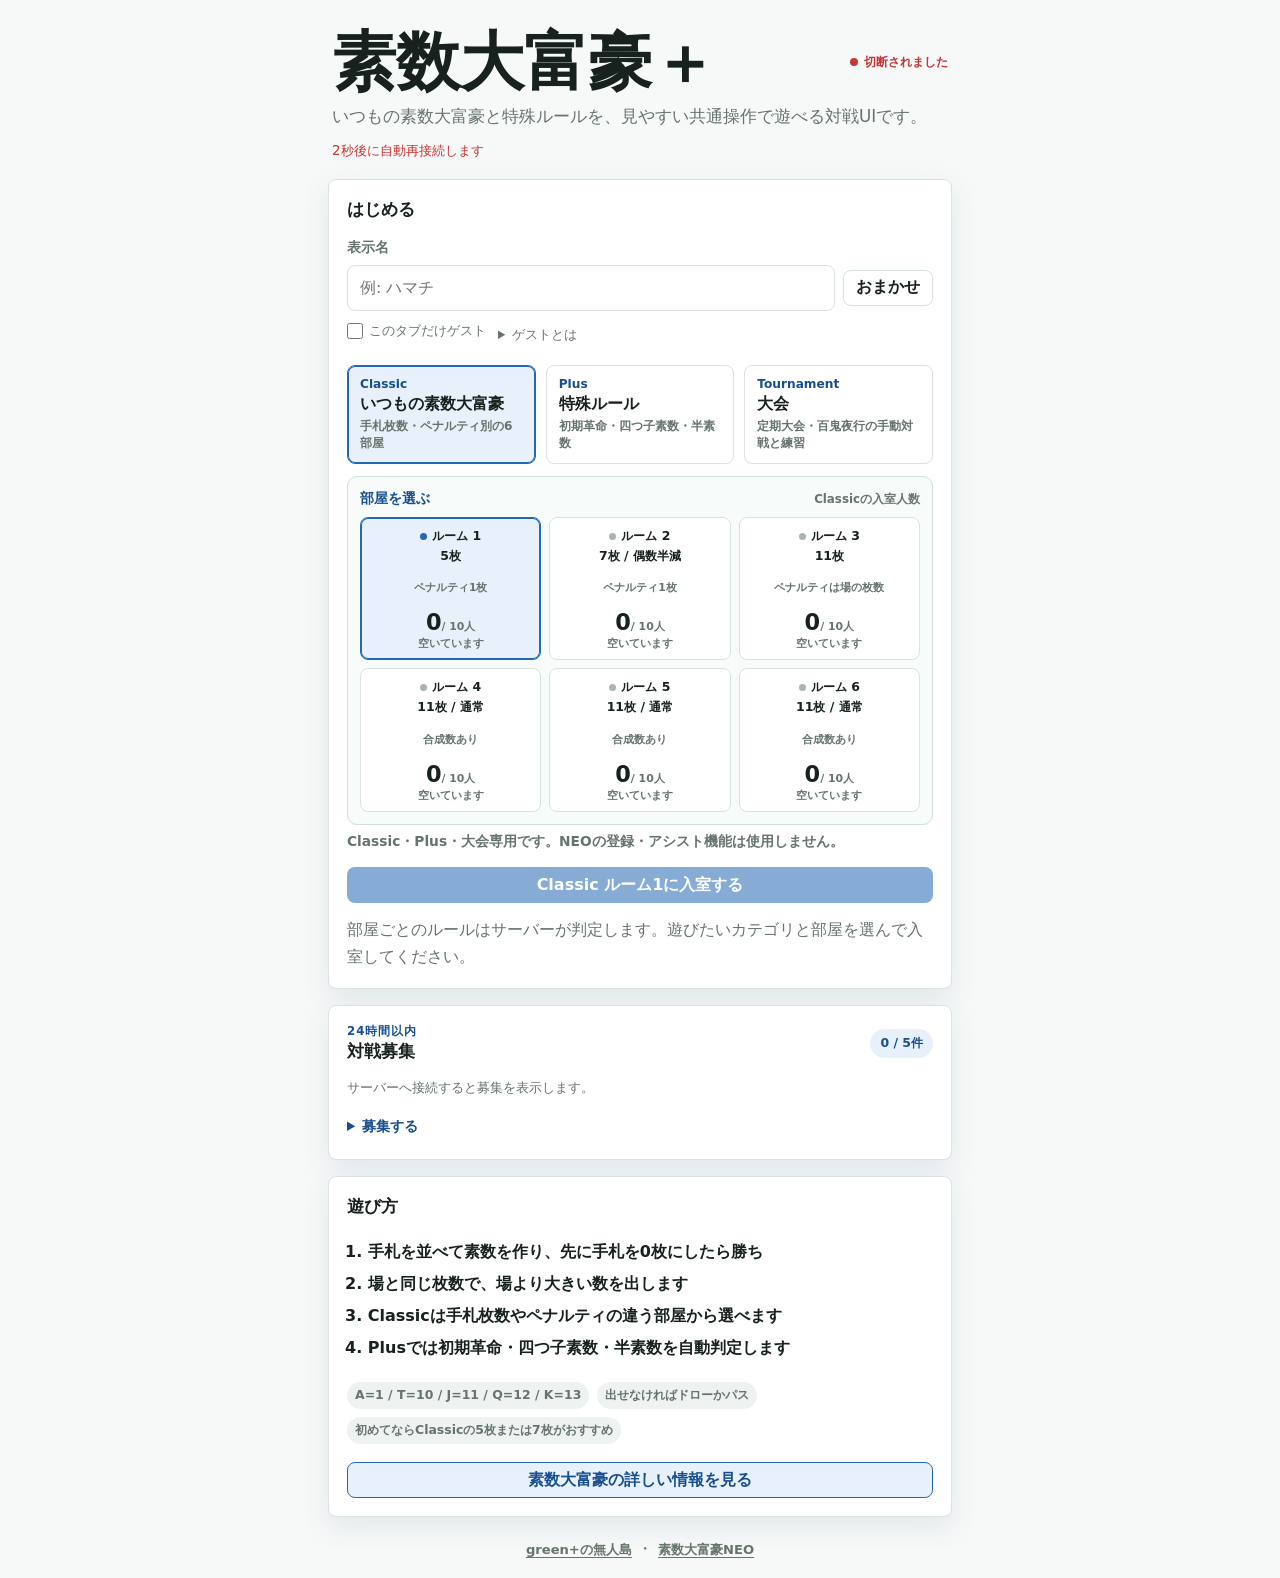
==== index.html @ d9f3c557 "v3.3.8 百鬼夜行ルール追加" ====
<!doctype html>
<html lang="ja">
  <head>
    <meta charset="UTF-8" />
    <meta name="viewport" content="width=device-width, initial-scale=1" />
    <title>素数大富豪＋</title>
    <link rel="stylesheet" href="./client-common/styles.css?v=shared-c55df7bfa82a" />
    <link rel="stylesheet" href="./theme.css?v=hyakki-20261006-1" />
  </head>
  <body>
    <main class="app-shell">
      <section id="topBand" class="top-band">
        <div class="title-row">
          <h1>素数大富豪＋</h1>
          <div id="connectionStatus" class="connection-status" role="status">
            <span id="connectionDot" class="dot"></span>
            <strong id="connectionLabel">接続準備中</strong>
          </div>
        </div>
        <p class="lead">
            いつもの素数大富豪と特殊ルールを、見やすい共通操作で遊べる対戦UIです。
          </p>
        <p id="serverLabel" class="connection-detail hidden"></p>
      </section>

      <section id="setupPanel" class="setup-grid">
        <div class="panel intro-panel">
          <h2>はじめる</h2>
          <label class="field-label" for="nameInput">表示名</label>
          <div class="name-row">
            <input id="nameInput" maxlength="24" autocomplete="nickname" placeholder="例: マグロ" />
            <button id="randomNameBtn" class="ghost-button" type="button">おまかせ</button>
          </div>
          <div class="identity-options">
            <label class="guest-mode-option" for="guestModeToggle">
              <input id="guestModeToggle" type="checkbox" />
              <span>このタブだけゲスト</span>
            </label>
            <details class="identity-help secondary-details">
              <summary>ゲストとは</summary>
              <p id="identityModeNote" class="microcopy">保存済みの名前と大会参加情報を使います。</p>
            </details>
          </div>
          <div class="room-group-choice" role="group" aria-label="ルールカテゴリ選択">
            <button id="roomGroupPrimaryBtn" class="room-group-choice-card active" type="button" aria-pressed="true">
              <span>Classic</span>
              <strong>いつもの素数大富豪</strong>
              <small>手札枚数・ペナルティ別の6部屋</small>
            </button>
            <button id="roomGroupSecondaryBtn" class="room-group-choice-card" type="button" aria-pressed="false">
              <span>Plus</span>
              <strong>特殊ルール</strong>
              <small>初期革命・四つ子素数・半素数</small>
            </button>
            <button id="roomGroupTertiaryBtn" class="room-group-choice-card" type="button" aria-pressed="false">
              <span>Tournament</span>
              <strong>大会</strong>
              <small>定期大会・百鬼夜行の手動対戦と練習</small>
              <span id="tournamentTabNotice" class="tournament-tab-notice hidden" aria-live="polite"></span>
            </button>
          </div>
          <div class="room-picker">
            <div class="room-picker-heading">
              <strong>部屋を選ぶ</strong>
              <small id="roomPickerHint">Classicの入室人数</small>
            </div>
            <div id="roomList" class="room-list" role="radiogroup" aria-label="Classicの部屋選択"></div>
          </div>
          <a class="campaign-inline-link" data-feature="campaign" href="#">
            CPU勝利数キャンペーンの詳細・ランキングを見る →
          </a>
          <p class="neo-note">Classic・Plus・大会専用です。NEOの登録・アシスト機能は使用しません。</p>
          <div class="action-stack">
            <button id="practiceBtn" class="primary-button" type="button" disabled>入室する</button>
          </div>
          <p class="microcopy">
            部屋ごとのルールはサーバーが判定します。遊びたいカテゴリと部屋を選んで入室してください。
          </p>
        </div>

        <div class="panel recruitment-panel" data-feature="recruitment">
          <div class="recruitment-heading">
            <div>
              <p class="eyebrow">24時間以内</p>
              <h2>対戦募集</h2>
            </div>
            <span id="recruitmentCount" class="recruitment-count">0 / 5件</span>
          </div>
          <div id="recruitmentList" class="recruitment-list" aria-live="polite">
            <p class="recruitment-empty">募集を読み込んでいます…</p>
          </div>
          <details class="recruitment-compose secondary-details">
            <summary>募集する</summary>
          <p class="recruitment-intro">
            集まりたい時間と希望ルールを掲示できます。集合時間になると自動で消えます。
          </p>
          <form id="recruitmentForm" class="recruitment-form">
            <label>
              <span>集合時間</span>
              <input id="recruitmentTime" type="datetime-local" required />
            </label>
            <label>
              <span>名前</span>
              <input id="recruitmentName" maxlength="24" autocomplete="nickname" required />
            </label>
            <label>
              <span>希望ルール</span>
              <select id="recruitmentRule" required>
                <option value="classic">Classic</option>
                <option value="five_penalty_one">5枚 / ペナルティ1枚</option>
                <option value="seven_even_half_penalty_one">7枚 / 偶数半減 / ペナルティ1枚</option>
                <option value="normal">通常</option>
                <option value="initial_revolution">初期革命</option>
                <option value="tetrad">四つ子素数</option>
                <option value="semiprime">半素数</option>
                <option value="either">どれでも</option>
              </select>
            </label>
            <button id="recruitmentSubmitBtn" class="primary-button" type="submit">募集を投稿</button>
          </form>
            <p class="recruitment-status">Plus掲示板は全体5件・1ユーザー1件まで。自分の投稿だけ削除できます。</p>
          </details>
          <p id="recruitmentStatus" class="recruitment-status hidden" aria-live="polite"></p>
        </div>

        <div class="panel guide-panel">
          <h2>遊び方</h2>
          <ol class="plain-steps">
            <li>手札を並べて素数を作り、先に手札を0枚にしたら勝ち</li>
            <li>場と同じ枚数で、場より大きい数を出します</li>
            <li>Classicは手札枚数やペナルティの違う部屋から選べます</li>
            <li>Plusでは初期革命・四つ子素数・半素数を自動判定します</li>
          </ol>
          <div class="mini-rules">
            <span>A=1 / T=10 / J=11 / Q=12 / K=13</span>
            <span>出せなければドローかパス</span>
            <span>初めてならClassicの5枚または7枚がおすすめ</span>
          </div>
          <a class="secondary-button help-button" href="https://greenplus.hatenablog.com/entry/2025/09/01/223300" target="_blank" rel="noopener">
            素数大富豪の詳しい情報を見る
          </a>
        </div>
      </section>

      <section id="roomPanel" class="room-layout hidden">
        <aside id="sideColumn" class="side-column">
          <div class="panel status-panel">
            <div class="room-title-row">
              <div>
                <p id="roomBadge" class="eyebrow">5枚 / ペナルティ1枚</p>
                <h2 id="roomHeading">Classicルーム 1</h2>
              </div>
              <div class="room-title-actions">
                <button
                  id="soundToggleBtn"
                  class="ghost-button compact icon-button sound-toggle"
                  type="button"
                  aria-label="効果音をオンにする"
                  aria-pressed="false"
                  title="効果音：オフ"
                >
                  <svg viewBox="0 0 24 24" aria-hidden="true">
                    <path d="M4 9h4l5-4v14l-5-4H4z"></path>
                    <path class="sound-wave" d="M16 9.5a4 4 0 0 1 0 5"></path>
                    <path class="sound-wave" d="M18.5 7a7.5 7.5 0 0 1 0 10"></path>
                    <path class="sound-slash" d="M3 3l18 18"></path>
                  </svg>
                </button>
                <button id="leaveBtn" class="ghost-button compact" type="button">退室</button>
              </div>
            </div>
            <label id="specialRuleControl" class="hidden">百鬼夜行ルール
              <select id="specialRuleSelect" aria-label="百鬼夜行ルール"></select>
              <small>最初の入室者が対戦前に選択できます。</small>
            </label>
            <details id="hyakkiRuleHelp" class="hidden"><summary>ルール説明</summary><p id="hyakkiRuleDescription"></p></details>
            <div id="nextHint" class="next-hint">まずはサンプル登録を読み込みます。</div>
            <dl class="status-list">
              <div>
                <dt>状態</dt>
                <dd id="playStatus">観戦中</dd>
              </div>
              <div>
                <dt>参加</dt>
                <dd id="playerList">読み込み中</dd>
              </div>
              <div>
                <dt>観戦</dt>
                <dd id="watcherList" class="watcher-list" tabindex="0" aria-label="観戦者一覧">なし</dd>
              </div>
            </dl>
            <div class="button-row">
              <button id="readyBtn" class="secondary-button" type="button">対戦に参加</button>
              <button id="addCpuBtn" class="ghost-button" type="button">CPU追加</button>
              <button id="startBtn" class="primary-button" type="button">開始</button>
            </div>
            <details id="turnOrderSettings" class="turn-order-settings" data-feature="turnAlternation">
              <summary>対戦設定</summary>
              <div class="turn-order-setting-row">
                <label class="turn-alternation-option" for="turnAlternationToggle">
                  <input id="turnAlternationToggle" type="checkbox" />
                  <span>
                    <strong>手番交互</strong>
                    <small>同じ2人なら、先手を1局ごとに交代します。</small>
                  </span>
                </label>
                <label class="turn-order-first-choice" for="turnAlternationFirstSelect">
                  <span>初回</span>
                  <select id="turnAlternationFirstSelect" class="full-select" disabled>
                    <option value="random">ランダム</option>
                    <option value="requester">自分が先手</option>
                    <option value="opponent">相手が先手</option>
                  </select>
                </label>
              </div>
              <p id="turnAlternationNote" class="microcopy">2人対戦で使えます。対人戦は初回だけ相手の承認が必要です。</p>
              <div id="turnAlternationSeriesPanel" class="turn-alternation-series-panel hidden">
                <span id="turnAlternationSeriesText"></span>
                <button id="endTurnAlternationSeriesBtn" class="ghost-button compact" type="button">交互対戦を終了</button>
              </div>
              <div id="startRequestPanel" class="start-request-panel hidden" role="status">
                <span id="startRequestText"></span>
                <button id="cancelStartRequestBtn" class="ghost-button compact" type="button">取り消す</button>
              </div>
            </details>
            <details id="tournamentDetails" class="turn-order-settings tournament-details hidden" data-feature="tournament">
              <summary>大会情報・参加・順位</summary>
          <div id="tournamentPanel" class="tournament-panel" data-feature="tournament">
            <div class="tournament-heading">
              <div>
                <p class="eyebrow">SYSTEM TOURNAMENT</p>
                <h2 id="tournamentTitle">定期大会</h2>
              </div>
              <span id="tournamentStatusBadge" class="tournament-status-badge">未開催</span>
            </div>
            <p id="tournamentSchedule" class="tournament-schedule">次回日程は未設定です。</p>
            <div class="tournament-rule-line">
              <span>ルール</span>
              <strong id="tournamentRuleSummary">未設定</strong>
            </div>
            <p id="tournamentMessage" class="tournament-message">
              大会ルームを選ぶと、参加登録と進行状況を確認できます。
            </p>
            <div class="button-row tournament-actions">
              <button id="tournamentRegisterBtn" class="primary-button" type="button">大会に参加登録</button>
              <button id="tournamentWithdrawBtn" class="ghost-button" type="button">参加取消</button>
            </div>
            <div class="tournament-league-wrap">
              <strong>リーグ表</strong>
              <div id="tournamentLeagueTable" class="tournament-league-table"></div>
            </div>
            <div class="tournament-standings-wrap">
              <strong>順位</strong>
              <ol id="tournamentStandings" class="tournament-standings"></ol>
            </div>
            <p id="tournamentTimingNote" class="microcopy">
              対戦呼び出しと切断復帰の猶予時間を読み込み中です。
            </p>
          </div>

            </details>
            <div id="tournamentAvailability" class="next-hint hidden" data-feature="tournament" role="status">
              <span id="tournamentAvailabilityText"></span>
              <div class="button-row">
                <button id="tournamentResumeBtn" class="secondary-button hidden" type="button">対戦受付を再開</button>
                <button id="tournamentRetireBtn" class="ghost-button compact" type="button">大会を棄権</button>
              </div>
            </div>
            <p id="roomConnectionStatus" class="connection-detail hidden" role="status"></p>
            <details class="reconnect-details secondary-details">
              <summary>切断・復帰について</summary>
              <p id="reconnectPolicyNote" class="microcopy">切断復帰猶予を読み込み中です。</p>
            </details>
            <div id="cpuChooser" class="cpu-chooser hidden">
              <div class="cpu-chooser-heading">
                <label for="cpuProfileSelect">対戦するCPU</label>
                <button id="cpuChooserCloseBtn" class="ghost-button compact" type="button">閉じる</button>
              </div>
              <select id="cpuProfileSelect" class="full-select"></select>
              <p id="cpuProfileDescription" class="cpu-profile-description"></p>
              <button id="confirmCpuBtn" class="secondary-button" type="button">このCPUを追加</button>
            </div>
          </div>

          <details id="registerPanel" class="panel register-panel" data-feature="registration">
            <summary>登録リスト</summary>
            <p class="register-help-copy">
              素数は空白・改行・カンマ区切り、合成数は
              <code>12=2*2*3</code> の形式で入力します。サンプルのままでも遊べます。
              <a class="text-link" href="https://greenplus.github.io/primeqk_online/" target="_blank" rel="noopener">登録方法を詳しく見る</a>
            </p>
            <p id="registerLimitNote" class="register-limit-note">初級は素数・合成数あわせて500件まで登録できます。</p>
            <select id="sampleSelect" class="full-select"></select>
            <textarea id="primeText" rows="6" spellcheck="false" placeholder="登録素数"></textarea>
            <textarea id="compositeText" rows="4" spellcheck="false" placeholder="登録合成数"></textarea>
            <div class="button-row">
              <button id="sampleBtn" class="ghost-button compact" type="button">サンプル読込</button>
              <button id="saveRegisterBtn" class="secondary-button" type="button">登録する</button>
              <span id="registerStatus" class="small-status">未登録</span>
            </div>
          </details>
        </aside>

        <div id="tournamentPairing" class="panel tournament-pairing hidden" data-feature="tournament" role="status"></div>
        <div id="tournamentStage" class="tournament-stage">
          <div id="tournamentStageControls" class="button-row hidden" data-feature="tournament">
            <button id="tournamentShowMatchesBtn" class="secondary-button" type="button">観戦一覧へ</button>
            <button id="tournamentShowFinishedBtn" class="ghost-button" type="button">自分の対戦結果へ</button>
          </div>
          <section id="tournamentFinishedPanel" class="hidden" data-feature="tournament">
            <p id="tournamentFinishedResult" class="next-hint" role="status"></p>
            <div id="tournamentFinishedBoard"></div>
          </section>
        <section id="tournamentSpectatorPanel" class="panel tournament-spectator-panel hidden" data-feature="tournament">
          <div class="tournament-spectator-heading">
            <div>
              <p class="eyebrow">LIVE MATCHES</p>
              <h2 id="tournamentSpectatorHeading">進行中の対戦</h2>
            </div>
            <span id="tournamentSpectatorStatus" class="tournament-status-badge">待機中</span>
          </div>
          <div id="tournamentSpectatorList">
          <p class="tournament-spectator-help">観戦する対戦を選んでください。手札の内容は公開されません。</p>
          <div id="tournamentMatchCards" class="tournament-match-cards"></div>
          <p id="tournamentSpectatorEmpty" class="tournament-spectator-empty">現在進行中の対戦はありません。</p>
          </div>
          <div id="tournamentSpectatorBoard" class="tournament-spectator-board hidden">
            <div class="tournament-spectator-title-row">
              <strong id="tournamentSpectatorTitle">対戦を選択してください</strong>
              <small id="tournamentSpectatorTurn">手番待ち</small>
            </div>
            <div class="tournament-spectator-metrics">
              <div><span>山札</span><strong id="tournamentSpectatorDeck">-</strong></div>
              <div><span>場</span><strong id="tournamentSpectatorFieldNumber">なし</strong></div>
              <div><span>観戦</span><strong id="tournamentSpectatorViewerCount">0人</strong></div>
            </div>
            <div id="tournamentSpectatorFieldCards" class="field-cards empty">まだ何も出ていません</div>
            <div id="tournamentSpectatorPlayers" class="tournament-spectator-players"></div>
            <details id="tournamentSpectatorScore" class="tournament-spectator-score hidden">
              <summary>数譜を見る</summary>
              <pre></pre>
            </details>
          </div>
        </section>

        <section id="gameColumn" class="game-column">
          <div class="field-strip turn-clock-strip">
            <div class="metric">
              <span>山札</span>
              <strong id="deckCount">-</strong>
            </div>
            <div id="myHandMetric" class="metric">
              <span id="myHandLabel">手札</span>
              <strong id="myHandCount">0</strong>
            </div>
            <div id="opponentMetric" class="metric">
              <span id="opponentLabel">相手</span>
              <strong id="opponentCounts">-</strong>
            </div>
            <div id="turnClockMetric" class="metric turn-clock-metric" aria-label="手番時間 未設定">
              <span id="turnClockLabel">時間</span>
              <strong id="turnClockValue">--</strong>
            </div>
            <div id="fieldZone" class="field-zone">
              <div class="panel-heading-row">
                <h2 class="game-section-title">場：<span id="fieldNumber">なし</span></h2>
                <span id="spectatorTurn" class="turn-badge spectating hidden" role="status"></span>
              </div>
              <div id="fieldCards" class="field-cards empty">まだ何も出ていません</div>
            </div>
          </div>

          <div id="playArea" class="play-area">
            <section class="hand-panel">
              <div class="panel-heading-row">
                <h2 class="game-section-title">手札</h2>
                <div class="hand-heading-status">
                  <span id="remainingFinishNotice" class="remaining-finish-notice hidden">残り上がりあり</span>
                  <span id="turnBadge" class="turn-badge">待機中</span>
                </div>
              </div>
              <div id="handCards" class="card-row empty-row">ゲーム開始後に表示されます</div>
            </section>

            <section class="selected-panel">
              <div class="panel-heading-row">
                <h2 id="selectedTitle" class="game-section-title">選択中: なし</h2>
                <button id="clearSelectionBtn" class="ghost-button compact" type="button">クリア</button>
              </div>
              <div id="selectedCards" class="card-row empty-row">未選択</div>
              <div id="jokerControls" class="joker-controls"></div>
              <p id="actionError" class="action-error hidden" role="alert"></p>
              <div class="button-row action-row">
                <label id="kjqjControl" class="hidden"><input id="kjqjConvert" type="checkbox" />KJQJに変換</label>
                <button id="playBtn" class="primary-button" type="button">出す</button>
                <button id="compositeModeBtn" class="secondary-button" type="button">合成数出し</button>
                <button id="drawBtn" class="secondary-button" type="button">ドロー</button>
                <button id="passBtn" class="ghost-button" type="button">パス</button>
              </div>
            </section>

            <section id="compositePanel" class="composite-panel hidden">
              <div class="panel-heading-row">
                <h2 id="compositeTitle" class="game-section-title">素因数場</h2>
                <div class="button-row compact-ops">
                  <button id="compositeMulBtn" class="ghost-button compact" type="button">×</button>
                  <button id="compositePowBtn" class="ghost-button compact" type="button">^</button>
                  <button id="compositeClearBtn" class="ghost-button compact" type="button">解除</button>
                </div>
              </div>
              <div id="compositeCards" class="card-row empty-row">手札から材料札を選んでください</div>
              <div id="compositeJokerControls" class="joker-controls"></div>
            </section>

            <section class="assist-panel" data-feature="assist">
              <div class="panel-heading-row">
                <h2 class="game-section-title">候補</h2>
                <div class="assist-actions">
                  <button id="assistRecommendedBtn" class="filter-chip active" type="button">おすすめ</button>
                  <button id="assistStrongBtn" class="filter-chip" type="button">強い順</button>
                  <button id="assistEasyBtn" class="filter-chip" type="button">弱い順</button>
                  <button id="assistRestBtn" class="filter-chip" type="button">残り</button>
                  <button id="assistManyBtn" class="filter-chip hidden" type="button">増やす</button>
                </div>
              </div>
              <div id="assistList" class="assist-list empty">
                ゲームが始まると、ここに「押せば選べる」候補が出ます。
              </div>
            </section>
          </div>
        </section>
        </div>

        <aside id="logColumn" class="log-column">
          <div class="panel log-panel">
            <div class="chat-title-row">
              <h2 id="chatPanelTitle" class="game-section-title">チャット</h2>
              <div class="chat-tabs" role="tablist" aria-label="チャットの範囲">
                <button id="roomChatTab" class="chat-tab active" type="button" role="tab" aria-selected="true" aria-controls="roomLogBox">
                  <span id="roomChatTabLabel">部屋</span>
                  <span id="tournamentLobbyUnreadBadge" class="chat-unread hidden" aria-label="ロビーの未読"></span>
                </button>
                <button id="tournamentChatTab" class="chat-tab hidden" data-feature="tournament" type="button" role="tab" aria-selected="false" aria-controls="tournamentMatchLogBox">
                  対戦
                  <span id="tournamentMatchUnreadBadge" class="chat-unread hidden" aria-label="対戦の未読"></span>
                </button>
                <button id="globalChatTab" class="chat-tab" data-feature="globalChat" type="button" role="tab" aria-selected="false" aria-controls="globalLogBox">
                  グローバル
                  <span id="globalUnreadBadge" class="chat-unread hidden" aria-label="未読メッセージ"></span>
                </button>
              </div>
            </div>
            <div id="globalChatGate" class="global-chat-gate hidden" data-feature="globalChat">
              <strong>Classic / Plus全体に公開されるチャットです</strong>
              <p>
                ClassicとPlusのすべての部屋でグローバル表示を選んだ人に、表示名・現在の部屋・発言が見えます。
                個人情報や連絡先は書き込まないでください。切り替える前の発言は表示されません。
              </p>
              <button id="enableGlobalChatBtn" class="secondary-button compact" type="button">
                注意事項を確認して表示する
              </button>
            </div>
            <div id="globalQuickMessages" class="global-quick-messages hidden" data-feature="globalChat" aria-label="募集定型文">
              <span>募集に使える定型文</span>
              <div class="global-template-list">
                <button type="button" data-global-template="recruit">対戦募集</button>
                <button type="button" data-global-template="beginner_welcome">初心者歓迎</button>
                <button type="button" data-global-template="spectators_welcome">観戦歓迎</button>
              </div>
            </div>
            <div id="chatComposer" class="chat-row">
              <input id="chatInput" maxlength="120" autocomplete="off" placeholder="部屋へのメッセージ" />
              <button id="chatBtn" class="ghost-button compact" type="button">送信</button>
            </div>
            <div id="roomLogBox" class="log-box" role="tabpanel" aria-labelledby="roomChatTab"></div>
            <div id="tournamentMatchLogBox" class="log-box hidden" data-feature="tournament" role="tabpanel" aria-labelledby="tournamentChatTab"></div>
            <div id="globalLogBox" class="log-box global-log-box hidden" data-feature="globalChat" role="tabpanel" aria-labelledby="globalChatTab"></div>
          </div>
        </aside>
      </section>
      <footer class="site-footer">
        <a href="https://greenplus.github.io/">green+の無人島</a>
        <span aria-hidden="true">・</span>
        <a href="https://greenplus.github.io/qkneo/">素数大富豪NEO</a>
      </footer>
    </main>

    <dialog id="startGameApprovalDialog" class="start-game-approval-dialog" data-feature="turnAlternation">
      <div class="start-game-approval-card">
        <p class="eyebrow">対戦開始の確認</p>
        <h2>手番交互で開始しますか？</h2>
        <p id="startGameApprovalText" class="start-game-approval-text"></p>
        <p id="startGameApprovalCountdown" class="microcopy"></p>
        <div class="button-row start-game-approval-actions">
          <button id="rejectStartGameBtn" class="ghost-button" type="button">拒否</button>
          <button id="approveStartGameBtn" class="primary-button" type="button">承認して開始</button>
        </div>
      </div>
    </dialog>

    <dialog id="campaignResultDialog" class="campaign-result-dialog" data-feature="campaign">
      <div class="campaign-result-card">
        <button id="campaignDialogCloseBtn" class="dialog-close-button" type="button" aria-label="閉じる">×</button>
        <p class="eyebrow">CPU勝利数キャンペーン</p>
        <h2 id="campaignResultTitle">勝利を記録しました</h2>
        <p id="campaignResultMessage" class="campaign-result-message"></p>
        <div class="campaign-result-actions">
          <a id="campaignShareBtn" class="primary-button link-button" href="#" target="_blank" rel="noopener">
            Xでシェア
          </a>
          <a id="campaignResultPageLink" class="secondary-button link-button" href="#">
            ゲージとランキングを見る
          </a>
        </div>
      </div>
    </dialog>

    <script src="./product-config.js?v=hyakki-20261006-1"></script>
    <script src="./client-common/app.js?v=shared-c55df7bfa82a"></script>
  </body>
</html>
---- client-common/styles.css ----
:root {
  color-scheme: light;
  --bg: #f7f9f8;
  --panel: #ffffff;
  --ink: #17211d;
  --muted: #66746d;
  --line: #d9e2de;
  --accent: #128455;
  --accent-dark: #0c6340;
  --accent-soft: #e8f7ef;
  --accent-shadow: rgba(18, 45, 32, 0.08);
  --red: #c93434;
  --yellow: #fff5c2;
  --shadow: 0 10px 28px var(--accent-shadow);
}

.product-disabled {
  display: none !important;
}

* {
  box-sizing: border-box;
}

body {
  margin: 0;
  min-height: 100vh;
  background: var(--bg);
  color: var(--ink);
  font-family:
    system-ui,
    -apple-system,
    BlinkMacSystemFont,
    "Segoe UI",
    sans-serif;
}

button,
input,
textarea,
select {
  font: inherit;
}

a {
  color: var(--accent-dark);
}

button {
  cursor: pointer;
  touch-action: manipulation;
}

button:disabled {
  cursor: not-allowed;
  opacity: 0.55;
}

.app-shell {
  width: min(100%, 760px);
  margin: 0 auto;
  padding: 8px;
}

@media (min-width: 900px) {
  .app-shell {
    width: min(50vw, 760px);
  }
}

.top-band {
  display: grid;
  gap: 10px;
  padding: 24px 4px 18px;
}

.title-row {
  display: flex;
  align-items: center;
  justify-content: space-between;
  flex-wrap: wrap;
  gap: 8px 16px;
}

.top-band > .lead {
  margin-top: 0;
}

.connection-status {
  display: inline-flex;
  align-items: center;
  gap: 6px;
  color: var(--muted);
  font-size: 0.75rem;
}

.connection-status .dot {
  width: 8px;
  height: 8px;
}

.connection-status.is-error,
.connection-detail,
.action-error {
  color: var(--red);
}

.connection-detail,
.action-error {
  font-size: 0.84rem;
  line-height: 1.5;
  overflow-wrap: anywhere;
}

.action-error {
  margin-top: 8px;
}

body[data-mode="room"] .top-band,
body[data-mode="playing"] .top-band {
  display: none;
}

h1,
h2,
p {
  margin: 0;
}

h1 {
  font-size: clamp(2rem, 5vw, 4.5rem);
  line-height: 0.95;
  letter-spacing: 0;
}

h2 {
  font-size: 1.05rem;
}

.game-section-title {
  margin: 0;
  color: var(--ink);
  font-size: 0.95rem;
  font-weight: 900;
  line-height: 1.2;
  letter-spacing: 0;
  text-transform: none;
}

.lead {
  max-width: 640px;
  margin-top: 10px;
  color: var(--muted);
  font-size: 1.05rem;
  line-height: 1.65;
}

.eyebrow {
  margin-bottom: 6px;
  color: var(--accent-dark);
  font-size: 0.74rem;
  font-weight: 800;
  letter-spacing: 0.08em;
  text-transform: uppercase;
}

.connection-card,
.panel {
  border: 1px solid var(--line);
  border-radius: 8px;
  background: var(--panel);
  box-shadow: var(--shadow);
}

.connection-card {
  display: flex;
  align-items: center;
  gap: 10px;
  min-width: 260px;
  padding: 14px;
}

.connection-card p {
  margin-top: 3px;
  color: var(--muted);
  font-size: 0.86rem;
}

.room-population.has-players {
  color: var(--accent-dark);
  font-weight: 850;
}

.dot {
  width: 12px;
  height: 12px;
  flex: 0 0 auto;
  border-radius: 50%;
  background: #a0aaa5;
}

.dot.online {
  background: var(--accent);
}

.dot.error {
  background: var(--red);
}

.setup-grid {
  display: grid;
  grid-template-columns: 1fr;
  gap: 16px;
}

.panel {
  padding: 18px;
}

.intro-panel,
.guide-panel {
  min-height: 260px;
}

.field-label {
  display: block;
  margin-top: 18px;
  margin-bottom: 8px;
  color: var(--muted);
  font-size: 0.85rem;
  font-weight: 700;
}

.name-row,
.button-row,
.panel-heading-row,
.room-title-row,
.chat-row,
.assist-actions {
  display: flex;
  align-items: center;
  gap: 8px;
  flex-wrap: wrap;
}

.name-row input,
.chat-row input,
textarea,
.full-select {
  width: 100%;
  border: 1px solid var(--line);
  border-radius: 8px;
  background: #fff;
  color: var(--ink);
}

.name-row input {
  flex: 1 1 220px;
  min-height: 46px;
  padding: 0 12px;
}

.guest-mode-option {
  display: inline-flex;
  align-items: center;
  gap: 6px;
  min-height: 28px;
  color: var(--muted);
  font-size: 0.82rem;
  cursor: pointer;
}

.guest-mode-option input {
  width: 16px;
  height: 16px;
  margin: 0;
}

.identity-options {
  display: flex;
  align-items: baseline;
  flex-wrap: wrap;
  gap: 4px 12px;
  margin-top: 6px;
}

.secondary-details > summary {
  width: fit-content;
  padding-block: 5px;
  color: var(--muted);
  font-size: 0.8rem;
  cursor: pointer;
}

.secondary-details > .microcopy {
  margin-top: 4px;
}

.identity-help[open] {
  flex-basis: 100%;
}

.reconnect-details {
  margin-top: 8px;
}

.guest-mode-option:has(input:disabled) {
  cursor: not-allowed;
  opacity: 0.65;
}

.room-group-choice,
.action-stack {
  display: grid;
  gap: 10px;
  margin-top: 16px;
}

.room-group-choice {
  grid-template-columns: repeat(auto-fit, minmax(140px, 1fr));
  align-items: stretch;
}

.action-stack {
  grid-template-columns: 1fr;
}

.room-group-choice-card {
  display: grid;
  align-content: start;
  gap: 3px;
  border: 1px solid var(--line);
  border-radius: 8px;
  background: #fff;
  padding: 11px 12px;
  color: var(--ink);
  text-align: left;
}

.room-group-choice-card:hover:not(:disabled),
.room-slot-card:hover:not(:disabled) {
  border-color: #76aa90;
}

.room-group-choice-card.active {
  border-color: var(--accent);
  background: var(--accent-soft);
  box-shadow: inset 0 0 0 1px var(--accent);
}

.room-group-choice-card.unavailable {
  background: #f5f7f6;
  color: var(--muted);
}

.room-group-choice-card span {
  color: var(--accent-dark);
  font-size: 0.76rem;
  font-weight: 900;
}

.room-group-choice-card strong {
  font-size: 1rem;
}

.room-group-choice-card small {
  color: var(--muted);
  font-size: 0.76rem;
  font-weight: 750;
}

.room-group-choice-card .tournament-tab-notice {
  display: block;
  margin-top: 6px;
  border: 1px solid #e5a43a;
  border-radius: 6px;
  background: #fff3d6;
  padding: 5px 7px;
  color: #704600;
  font-size: 0.72rem;
  font-weight: 850;
  line-height: 1.4;
}

.room-group-choice-card .tournament-tab-notice.hidden {
  display: none;
}

.room-group-choice-card .campaign-room-badge {
  display: inline-block;
  margin-left: 5px;
  border-radius: 999px;
  background: #f2cf58;
  padding: 2px 7px;
  color: #5f4700;
  font-size: 0.68rem;
  line-height: 1.35;
  vertical-align: 1px;
}

.room-group-choice-card .campaign-room-copy {
  margin-top: 4px;
  color: #765a08;
}

.room-group-choice-card .campaign-room-period {
  margin-top: 4px;
  color: var(--accent-dark);
}

.room-picker {
  margin-top: 12px;
  border: 1px solid #cfe1d8;
  border-radius: 10px;
  background: #f7fbf9;
  padding: 12px;
}

.room-picker-heading {
  display: flex;
  align-items: baseline;
  justify-content: space-between;
  gap: 10px;
  margin-bottom: 9px;
}

.room-picker-heading strong {
  color: var(--accent-dark);
  font-size: 0.88rem;
}

.room-picker-heading small {
  color: var(--muted);
  font-size: 0.74rem;
  font-weight: 750;
}

.room-list {
  display: grid;
  grid-template-columns: repeat(3, minmax(0, 1fr));
  gap: 8px;
}

.recruitment-panel {
  display: grid;
  gap: 14px;
}

.recruitment-compose > summary {
  color: var(--accent-dark);
  font-weight: 700;
  font-size: 0.9rem;
}

.recruitment-compose > .recruitment-intro {
  margin-top: 8px;
}

.recruitment-compose > .recruitment-status {
  margin-top: 10px;
}

.recruitment-heading {
  display: flex;
  align-items: center;
  justify-content: space-between;
  gap: 12px;
}

.recruitment-heading h2,
.recruitment-heading p {
  margin: 0;
}

.recruitment-count {
  flex: 0 0 auto;
  border-radius: 999px;
  background: var(--accent-soft);
  padding: 6px 10px;
  color: var(--accent-dark);
  font-size: 0.78rem;
  font-weight: 900;
}

.recruitment-intro,
.recruitment-status,
.recruitment-empty {
  margin: 0;
  color: var(--muted);
  font-size: 0.84rem;
  line-height: 1.6;
}

.recruitment-list {
  display: grid;
  gap: 8px;
}

.recruitment-card {
  display: grid;
  grid-template-columns: minmax(130px, 0.75fr) minmax(0, 1fr) auto;
  align-items: center;
  gap: 12px;
  border: 1px solid var(--line);
  border-radius: 9px;
  background: #f8fbf9;
  padding: 11px 12px;
}

.recruitment-card.mine {
  border-color: #8fc5aa;
  background: var(--accent-soft);
}

.recruitment-time {
  display: grid;
  gap: 2px;
  color: var(--accent-dark);
}

.recruitment-time strong {
  font-size: 1rem;
}

.recruitment-time small,
.recruitment-rule {
  color: var(--muted);
  font-size: 0.76rem;
  font-weight: 750;
}

.recruitment-person {
  display: grid;
  gap: 3px;
  min-width: 0;
}

.recruitment-person strong {
  overflow: hidden;
  text-overflow: ellipsis;
  white-space: nowrap;
}

.recruitment-owner-badge {
  color: var(--accent-dark);
  font-size: 0.7rem;
  font-weight: 900;
}

.recruitment-delete {
  min-height: 34px;
  border: 1px solid #dfb2ad;
  border-radius: 7px;
  background: #fff;
  padding: 0 10px;
  color: var(--red);
  font-weight: 850;
}

.recruitment-form {
  display: grid;
  grid-template-columns: repeat(3, minmax(0, 1fr)) auto;
  align-items: end;
  gap: 9px;
  border-top: 1px solid var(--line);
  padding-top: 14px;
}

.recruitment-form label {
  display: grid;
  gap: 6px;
  min-width: 0;
  color: var(--muted);
  font-size: 0.76rem;
  font-weight: 850;
}

.recruitment-form input,
.recruitment-form select {
  width: 100%;
  min-height: 42px;
  border: 1px solid var(--line);
  border-radius: 8px;
  background: #fff;
  padding: 0 10px;
  color: var(--ink);
}

.recruitment-form button {
  min-height: 42px;
  white-space: nowrap;
}

.recruitment-status.success {
  color: var(--accent-dark);
  font-weight: 750;
}

.recruitment-status.error {
  color: var(--red);
  font-weight: 750;
}

.room-slot-card {
  display: grid;
  justify-items: center;
  gap: 4px;
  min-width: 0;
  min-height: 132px;
  border: 1px solid var(--line);
  border-radius: 8px;
  background: #fff;
  padding: 10px 6px 8px;
  color: var(--ink);
  text-align: center;
  transition: border-color 120ms ease, background-color 120ms ease, box-shadow 120ms ease;
}

.room-slot-card.compact {
  min-height: 88px;
}

.room-slot-card.compact .room-slot-summary {
  min-height: 0;
}

.room-slot-rule {
  display: -webkit-box;
  overflow: hidden;
  min-height: 2.35em;
  color: var(--ink);
  font-size: 0.78rem;
  font-weight: 850;
  line-height: 1.18;
  -webkit-box-orient: vertical;
  -webkit-line-clamp: 2;
}

.room-slot-summary {
  display: -webkit-box;
  overflow: hidden;
  min-height: 2.3em;
  color: var(--muted);
  font-size: 0.68rem;
  font-weight: 700;
  line-height: 1.15;
  -webkit-box-orient: vertical;
  -webkit-line-clamp: 2;
}

.room-slot-card.active {
  border-color: var(--accent);
  background: var(--accent-soft);
  box-shadow: inset 0 0 0 1px var(--accent);
}

.room-slot-card:disabled {
  opacity: 1;
}

.room-slot-card.unavailable {
  border-style: dashed;
  background: #f3f6f4;
  color: var(--muted);
}

.room-slot-card.full {
  border-color: #e0b2ac;
  background: #fff6f4;
}

.room-slot-heading {
  display: flex;
  align-items: center;
  justify-content: center;
  gap: 5px;
  min-width: 0;
}

.room-slot-heading strong {
  overflow: hidden;
  font-size: 0.78rem;
  text-overflow: ellipsis;
  white-space: nowrap;
}

.room-status-dot {
  width: 7px;
  height: 7px;
  flex: 0 0 auto;
  border-radius: 50%;
  background: #aab5af;
}

.room-slot-card.has-players .room-status-dot,
.room-slot-card.active .room-status-dot {
  background: var(--accent);
}

.room-slot-card.full .room-status-dot {
  background: var(--red);
}

.room-slot-population {
  display: flex;
  align-items: baseline;
  justify-content: center;
  color: var(--ink);
  line-height: 1;
}

.room-slot-population b {
  font-size: 1.4rem;
  font-weight: 900;
}

.room-slot-population small {
  color: var(--muted);
  font-size: 0.68rem;
  font-weight: 750;
}

.room-slot-status {
  color: var(--muted);
  font-size: 0.67rem;
  font-weight: 750;
  white-space: nowrap;
}

.room-slot-card.has-players .room-slot-status {
  color: var(--accent-dark);
}

.room-slot-card.full .room-slot-status {
  color: var(--red);
}

.campaign-inline-link {
  display: inline-block;
  margin-top: 8px;
  color: var(--accent-dark);
  font-size: 0.84rem;
  font-weight: 850;
  line-height: 1.5;
  text-underline-offset: 3px;
}

.neo-note {
  margin-top: 8px;
  color: var(--muted);
  font-size: 0.86rem;
  font-weight: 750;
}

.primary-button,
.secondary-button,
.ghost-button,
.filter-chip {
  min-height: 36px;
  border-radius: 8px;
  border: 1px solid transparent;
  padding: 0 12px;
  font-weight: 800;
}

.primary-button {
  background: var(--accent);
  color: #fff;
}

.primary-button:hover {
  background: var(--accent-dark);
}

.secondary-button {
  border-color: var(--accent);
  background: var(--accent-soft);
  color: var(--accent-dark);
}

.ghost-button {
  border-color: var(--line);
  background: #fff;
  color: var(--ink);
}

.text-link {
  color: var(--accent-dark);
  font-size: 0.86rem;
  font-weight: 850;
  text-underline-offset: 3px;
}

.help-button {
  display: inline-flex;
  align-items: center;
  justify-content: center;
  width: 100%;
  margin-top: 18px;
  text-decoration: none;
}

.compact {
  min-height: 30px;
  padding: 0 9px;
  font-size: 0.82rem;
}

.microcopy {
  margin-top: 14px;
  color: var(--muted);
  line-height: 1.65;
}

.turn-order-settings {
  margin-top: 10px;
  border: 1px solid var(--line);
  border-radius: 8px;
  background: #f8fbf9;
}

.turn-order-settings summary {
  cursor: pointer;
  padding: 10px 12px;
  color: var(--accent-dark);
  font-size: 0.86rem;
  font-weight: 900;
}

.turn-order-settings[open] summary {
  border-bottom: 1px solid var(--line);
}

.turn-order-setting-row {
  display: grid;
  grid-template-columns: minmax(0, 1fr) minmax(150px, 0.55fr);
  align-items: center;
  gap: 12px;
  padding: 12px 12px 0;
}

.turn-alternation-option {
  display: flex;
  align-items: flex-start;
  gap: 9px;
  min-width: 0;
}

.turn-alternation-option input {
  width: 18px;
  height: 18px;
  margin-top: 2px;
  flex: 0 0 auto;
}

.turn-alternation-option span {
  display: grid;
  gap: 3px;
}

.turn-alternation-option small,
.turn-order-first-choice span {
  color: var(--muted);
  font-size: 0.76rem;
  line-height: 1.45;
}

.turn-order-first-choice {
  display: grid;
  gap: 5px;
}

.turn-order-first-choice .full-select {
  min-height: 38px;
  padding: 0 9px;
}

.turn-order-settings > .microcopy {
  margin: 8px 12px 12px;
  font-size: 0.78rem;
}

.start-request-panel {
  display: flex;
  align-items: center;
  justify-content: space-between;
  gap: 8px;
  margin: 0 12px 12px;
  border-left: 4px solid #d29b14;
  border-radius: 7px;
  background: var(--yellow);
  padding: 9px 10px;
  color: #735600;
  font-size: 0.8rem;
  font-weight: 850;
}

.turn-alternation-series-panel {
  display: flex;
  align-items: center;
  justify-content: space-between;
  gap: 8px;
  margin: 0 12px 12px;
  border-left: 4px solid var(--accent);
  border-radius: 7px;
  background: var(--accent-soft);
  padding: 9px 10px;
  color: var(--accent-dark);
  font-size: 0.8rem;
  font-weight: 850;
}

.turn-alternation-series-panel span {
  min-width: 0;
  overflow-wrap: anywhere;
}

.turn-alternation-series-panel button {
  flex: 0 0 auto;
}

body[data-mode="playing"] .turn-order-settings {
  display: none;
}

.plain-steps {
  margin: 18px 0 0;
  padding-left: 1.3em;
  line-height: 2;
  font-weight: 700;
}

.mini-rules {
  display: flex;
  gap: 8px;
  flex-wrap: wrap;
  margin-top: 18px;
}

.mini-rules span,
.turn-badge,
.small-status,
.filter-chip {
  border-radius: 999px;
  padding: 5px 8px;
  background: #eef3f1;
  color: var(--muted);
  font-size: 0.78rem;
  font-weight: 800;
}

.hidden {
  display: none !important;
}

.room-layout {
  display: grid;
  grid-template-columns: 1fr;
  gap: 10px;
  align-items: start;
  min-width: 0;
}

.tournament-workspace-tabs {
  position: sticky;
  top: 8px;
  z-index: 20;
  display: grid;
  grid-template-columns: 1fr 1fr;
  gap: 4px;
  border: 1px solid var(--line);
  border-radius: 10px;
  background: rgba(255, 255, 255, 0.96);
  padding: 4px;
  box-shadow: var(--shadow);
  backdrop-filter: blur(8px);
}

.tournament-workspace-tabs button {
  display: inline-flex;
  align-items: center;
  justify-content: center;
  gap: 7px;
  min-height: 42px;
  border: 0;
  border-radius: 7px;
  background: transparent;
  color: var(--muted);
  font-weight: 900;
}

.tournament-workspace-tabs button.active {
  background: var(--accent-soft);
  color: var(--accent-dark);
  box-shadow: inset 0 0 0 1px var(--accent);
}

.tournament-view-badge {
  border-radius: 999px;
  background: #e8f1fb;
  padding: 3px 7px;
  color: #23649b;
  font-size: 0.7rem;
  line-height: 1.2;
}

.tournament-match-cards {
  display: grid;
  grid-template-columns: repeat(auto-fit, minmax(190px, 1fr));
  gap: 8px;
  margin-top: 12px;
}

.tournament-match-card {
  display: grid;
  gap: 5px;
  min-width: 0;
  border: 1px solid var(--line);
  border-radius: 9px;
  background: #fff;
  padding: 10px;
  color: var(--ink);
  text-align: left;
}

.tournament-match-card:hover:not(:disabled) {
  border-color: var(--accent);
}

.tournament-match-card.active {
  border-color: var(--accent);
  background: var(--accent-soft);
  box-shadow: inset 0 0 0 1px var(--accent);
}

.tournament-match-card small,
.tournament-spectator-help,
.tournament-spectator-empty {
  color: var(--muted);
}

.tournament-match-card-status {
  color: var(--accent-dark);
  font-size: 0.76rem;
  font-weight: 850;
}

.tournament-spectator-heading,
.tournament-spectator-title-row {
  display: flex;
  align-items: center;
  justify-content: space-between;
  gap: 10px;
}

.tournament-spectator-help {
  margin-top: 7px;
  font-size: 0.82rem;
  line-height: 1.5;
}

.tournament-spectator-empty {
  margin-top: 14px;
  border: 1px dashed var(--line);
  border-radius: 8px;
  padding: 16px;
  text-align: center;
}

.tournament-spectator-board {
  display: grid;
  gap: 12px;
  margin-top: 12px;
  border-top: 1px solid var(--line);
  padding-top: 12px;
}

.tournament-spectator-title-row small {
  color: var(--accent-dark);
  font-weight: 850;
}

.tournament-spectator-metrics {
  display: grid;
  grid-template-columns: repeat(3, minmax(0, 1fr));
  gap: 7px;
}

.tournament-spectator-metrics > div {
  display: grid;
  gap: 2px;
  border: 1px solid var(--line);
  border-radius: 8px;
  background: #f7faf9;
  padding: 8px;
  text-align: center;
}

.tournament-spectator-metrics span {
  color: var(--muted);
  font-size: 0.7rem;
  font-weight: 800;
}

.tournament-spectator-metrics strong {
  font-size: 1.05rem;
}

.tournament-spectator-players {
  display: grid;
  grid-template-columns: 1fr 1fr;
  gap: 8px;
}

.tournament-spectator-player {
  display: grid;
  gap: 3px;
  border: 1px solid var(--line);
  border-radius: 8px;
  padding: 9px;
}

.tournament-spectator-player.current {
  border-color: var(--accent);
  background: var(--accent-soft);
}

.tournament-spectator-player small {
  color: var(--muted);
}

.tournament-spectator-player .disconnected {
  color: var(--red);
}

.tournament-spectator-score {
  border: 1px solid var(--line);
  border-radius: 8px;
  padding: 9px;
}

.tournament-spectator-score summary {
  cursor: pointer;
  color: var(--accent-dark);
  font-weight: 850;
}

.tournament-spectator-score pre {
  margin: 9px 0 0;
  overflow-x: auto;
  font-size: 0.78rem;
  white-space: pre-wrap;
}

.tournament-match-log-panel {
  display: grid;
  gap: 8px;
}

.tournament-match-log-panel .log-box {
  max-height: 220px;
}

.side-column,
.game-column,
.log-column,
.play-area {
  display: grid;
  gap: 10px;
  min-width: 0;
}

.side-column {
  gap: 0;
}

.side-column > .status-panel {
  border-bottom-right-radius: 0;
  border-bottom-left-radius: 0;
}

.side-column > .register-panel {
  border-top: 0;
  border-top-left-radius: 0;
  border-top-right-radius: 0;
  box-shadow: 0 10px 28px rgba(18, 45, 32, 0.06);
}

.room-title-row,
.panel-heading-row {
  justify-content: space-between;
}

.room-title-actions {
  display: flex;
  align-items: center;
  gap: 8px;
  margin-left: auto;
}

.icon-button {
  display: grid;
  width: 32px;
  min-width: 32px;
  padding: 0;
  place-items: center;
}

.sound-toggle svg {
  width: 18px;
  height: 18px;
  overflow: visible;
  fill: currentColor;
}

.sound-toggle svg path:not(:first-child) {
  fill: none;
  stroke: currentColor;
  stroke-linecap: round;
  stroke-linejoin: round;
  stroke-width: 1.8;
}

.sound-toggle .sound-slash {
  opacity: 1;
  stroke-width: 2.2;
}

.sound-toggle.is-on {
  border-color: var(--accent);
  background: var(--accent-soft);
  color: var(--accent-dark);
}

.sound-toggle.is-on .sound-slash {
  opacity: 0;
}

.sound-toggle:not(.is-on) .sound-wave {
  opacity: 0.35;
}

.hand-heading-status {
  display: flex;
  align-items: center;
  gap: 6px;
  min-width: 0;
}

.remaining-finish-notice {
  color: var(--accent-dark);
  font-size: 0.72rem;
  font-weight: 850;
  white-space: nowrap;
}

.next-hint {
  margin: 8px 0;
  border-left: 4px solid var(--accent);
  border-radius: 4px;
  background: var(--accent-soft);
  padding: 8px 10px;
  line-height: 1.4;
  font-size: 0.86rem;
  font-weight: 750;
}

.cpu-chooser {
  display: grid;
  gap: 8px;
  margin-top: 10px;
  border: 1px solid var(--line);
  border-radius: 8px;
  background: #f8fbf9;
  padding: 10px;
}

.cpu-chooser-heading {
  display: flex;
  align-items: center;
  justify-content: space-between;
  gap: 8px;
}

.cpu-chooser-heading label {
  color: var(--accent-dark);
  font-size: 0.86rem;
  font-weight: 900;
}

.cpu-profile-description {
  min-height: 3em;
  color: var(--muted);
  font-size: 0.8rem;
  line-height: 1.5;
}

.cpu-chooser > .secondary-button {
  justify-self: start;
}

.status-list {
  display: grid;
  grid-template-columns: 0.62fr 1.19fr 1.19fr;
  gap: 4px;
  margin: 0 0 8px;
}

.status-list div {
  display: grid;
  grid-template-columns: 1fr;
  gap: 0;
  border-radius: 8px;
  background: #f6faf8;
  padding: 5px 6px;
}

.status-list dt {
  color: var(--muted);
  font-size: 0.62rem;
  font-weight: 800;
}

.status-list dd {
  margin: 0;
  overflow: hidden;
  text-overflow: ellipsis;
  white-space: nowrap;
  line-height: 1.35;
  font-size: 0.78rem;
  font-weight: 750;
}

.status-list .watcher-list {
  max-height: 4.05em;
  overflow-x: hidden;
  overflow-y: auto;
  overflow-wrap: anywhere;
  overscroll-behavior: contain;
  scrollbar-width: thin;
  text-overflow: clip;
  white-space: normal;
}

.register-panel {
  display: grid;
  gap: 8px;
}

.register-panel summary {
  cursor: pointer;
  color: var(--accent-dark);
  font-size: 0.9rem;
  font-weight: 900;
}

.register-panel:not([open]) {
  padding-block: 9px;
}

.register-panel:not([open]) > :not(summary) {
  display: none;
}

.register-help-copy {
  color: var(--muted);
  font-size: 0.84rem;
  line-height: 1.65;
}

.register-help-copy .text-link {
  display: inline-block;
  margin-left: 4px;
}

.register-limit-note {
  border-radius: 6px;
  background: var(--yellow);
  padding: 8px 10px;
  color: #6f5814;
  font-size: 0.82rem;
  font-weight: 800;
  line-height: 1.5;
}

.register-customization-toggle {
  display: flex;
  align-items: center;
  gap: 8px;
  width: fit-content;
  color: var(--ink);
  font-size: 0.88rem;
  font-weight: 850;
  cursor: pointer;
}

.register-customization-toggle input {
  width: 18px;
  height: 18px;
  margin: 0;
  accent-color: var(--accent);
}

.register-customization-note {
  margin-top: -4px;
  color: var(--muted);
  font-size: 0.78rem;
  line-height: 1.5;
}

code {
  border-radius: 4px;
  background: #eef3f1;
  padding: 0.12em 0.35em;
  color: var(--accent-dark);
  font-family: ui-monospace, SFMono-Regular, Consolas, monospace;
}

textarea {
  min-height: 72px;
  resize: vertical;
  padding: 10px;
  line-height: 1.45;
}

.full-select {
  min-height: 38px;
  padding: 0 10px;
}

.field-strip {
  display: grid;
  grid-template-columns: repeat(3, minmax(0, 1fr));
  gap: 6px;
  align-items: stretch;
}

.field-strip.turn-clock-strip {
  grid-template-columns: repeat(4, minmax(0, 1fr));
}

.field-strip > div {
  border: 1px solid var(--line);
  border-radius: 8px;
  background: var(--panel);
  padding: 8px;
}

.field-zone {
  grid-column: 1 / -1;
  transition: background-color 160ms ease, border-color 160ms ease;
}

.field-zone .game-section-title {
  margin-bottom: 4px;
}

.field-zone .game-section-title span {
  overflow-wrap: anywhere;
}

.field-strip > .field-zone.revolution {
  border-color: #344740;
  background: #1c2924;
  color: #f5faf7;
}

.field-zone.revolution .game-section-title {
  color: #f5faf7;
}

.field-zone.revolution .field-cards.empty {
  color: #b8c8c0;
}

.field-cards {
  --card-width: 52px;
  --card-height: 70px;
  --card-gap: 8px;
  min-height: 36px;
  display: grid;
  grid-template-columns: repeat(1, var(--card-width));
  align-items: center;
  justify-content: start;
  gap: var(--card-gap);
  min-width: 0;
  max-width: 100%;
  color: var(--ink);
}

.field-cards.empty {
  display: block;
  min-height: auto;
  color: var(--muted);
}

.field-cards.flow-preview {
  border-radius: 8px;
  background: var(--yellow);
}

.metric {
  display: grid;
  place-items: center;
  grid-template-columns: auto auto;
  justify-content: center;
  gap: 5px;
  text-align: center;
}

.metric span {
  min-width: 0;
  max-width: 100%;
  overflow: hidden;
  color: var(--muted);
  font-size: 0.72rem;
  font-weight: 800;
  text-overflow: ellipsis;
  white-space: nowrap;
}

.metric strong {
  font-size: 1.16rem;
  line-height: 1;
}

.turn-clock-metric {
  font-variant-numeric: tabular-nums;
  transition: background-color 140ms ease, border-color 140ms ease, color 140ms ease;
}

.field-strip > .turn-clock-metric.warning {
  border-color: #dfb24c;
  background: #fff8df;
  color: #9b6500;
}

.field-strip > .turn-clock-metric.danger {
  border-color: #dd8b82;
  background: #fff0ee;
  color: var(--red);
}

.turn-clock-metric.count-up strong {
  color: var(--muted);
}

.assist-panel,
.selected-panel,
.hand-panel,
.composite-panel {
  min-width: 0;
  border: 1px solid var(--line);
  border-radius: 8px;
  background: var(--panel);
  padding: 10px;
}

.selected-panel {
  order: 1;
}

.composite-panel {
  order: 2;
}

.hand-panel {
  order: 3;
}

.assist-panel {
  order: 4;
}

.filter-chip {
  min-height: 30px;
  border: 1px solid var(--line);
}

.filter-chip.active {
  border-color: var(--accent);
  background: var(--accent-soft);
  color: var(--accent-dark);
}

.assist-list {
  display: flex;
  flex-wrap: nowrap;
  gap: 6px;
  margin-top: 8px;
  align-items: start;
  min-width: 0;
  max-width: 100%;
  overflow-x: auto;
  padding-bottom: 2px;
}

.assist-list.empty,
.empty-row {
  color: var(--muted);
  line-height: 1.55;
}

.card-row.empty-row {
  display: block;
  min-height: auto;
}

.assist-card {
  align-self: start;
  flex: 0 0 auto;
  min-height: 28px;
  min-width: 58px;
  border: 1px solid var(--line);
  border-radius: 8px;
  background: #fff;
  padding: 3px 6px;
  text-align: center;
  white-space: nowrap;
}

.assist-card:hover,
.assist-card.selected {
  border-color: var(--accent);
  background: var(--accent-soft);
}

.assist-number {
  display: block;
  overflow-wrap: anywhere;
  font-size: 0.95rem;
  line-height: 1.1;
  font-weight: 900;
}

.assist-tags {
  display: flex;
  justify-content: center;
  gap: 3px;
  flex-wrap: wrap;
  margin-top: 3px;
}

.assist-tag {
  border-radius: 999px;
  background: #eef3f1;
  color: var(--muted);
  font-size: 0.62rem;
  font-weight: 850;
  line-height: 1;
  padding: 2px 5px;
}

.card-row {
  --card-width: 52px;
  --card-height: 70px;
  --card-gap: 8px;
  display: grid;
  grid-template-columns: repeat(1, var(--card-width));
  gap: var(--card-gap);
  min-height: 74px;
  min-width: 0;
  max-width: 100%;
  align-items: center;
  justify-content: start;
  margin-top: 12px;
}

.playing-card {
  --card-width: 52px;
  --card-height: 70px;
  justify-self: start;
  display: block;
  flex: 0 0 var(--card-width);
  width: var(--card-width);
  height: var(--card-height);
  border: 1px solid #cfd8d4;
  border-radius: 8px;
  background: #fff;
  color: var(--ink);
  box-shadow: none;
  position: relative;
  overflow: hidden;
  padding: 0;
  appearance: none;
  font-weight: 950;
}

.playing-card .suit {
  position: absolute;
  bottom: 8px;
  left: 50%;
  transform: translateX(-50%);
  font-size: 1rem;
}

.playing-card .rank {
  position: absolute;
  top: 7px;
  left: 8px;
  font-size: 1.18rem;
}

.playing-card.red {
  color: #bd3030;
}

.playing-card.selected {
  outline: 3px solid var(--accent);
  background: var(--accent-soft);
}

.playing-card.assist-picked {
  outline: 3px solid #e2bd27;
  outline-offset: 0;
}

.composite-preview {
  margin-top: 10px;
  border-radius: 8px;
  background: #eef3f1;
  padding: 10px;
  color: var(--muted);
  font-weight: 800;
}

.compact-ops {
  justify-content: flex-end;
}

.operator-token {
  display: grid;
  place-items: center;
  width: 36px;
  height: 44px;
  border: 1px solid var(--line);
  border-radius: 8px;
  background: #eef3f1;
  color: var(--accent-dark);
  font-size: 1.15rem;
  font-weight: 950;
}

.joker-controls {
  display: flex;
  flex-wrap: wrap;
  gap: 8px;
  margin-top: 10px;
}

.joker-controls label {
  display: inline-flex;
  align-items: center;
  gap: 6px;
  color: var(--muted);
  font-size: 0.88rem;
  font-weight: 800;
}

.joker-controls select {
  min-height: 34px;
  border: 1px solid var(--line);
  border-radius: 8px;
}

.action-row {
  margin-top: 14px;
}

.turn-badge.ready {
  background: var(--accent-soft);
  color: var(--accent-dark);
}

.turn-badge.alert {
  background: #fdecec;
  color: var(--red);
}

.turn-badge.spectating {
  background: #e8f1fb;
  color: #23649b;
}

.turn-badge.clock-warning {
  background: #fff0bd;
  color: #8b5b00;
}

.turn-badge.clock-danger {
  background: #fde0dc;
  color: var(--red);
}

.turn-badge.ready.clock-urgent {
  animation: turn-clock-pulse 900ms ease-in-out infinite alternate;
}

@keyframes turn-clock-pulse {
  from { box-shadow: 0 0 0 0 rgba(198, 40, 40, 0); }
  to { box-shadow: 0 0 0 3px rgba(198, 40, 40, 0.2); }
}

.log-panel {
  min-height: 520px;
  display: grid;
  grid-template-rows: auto auto minmax(0, 1fr);
  gap: 10px;
}

body[data-mode="playing"] .log-panel {
  padding: 18px;
}

body[data-mode="playing"] .log-panel .game-section-title {
  font-size: 1.05rem;
}

body[data-mode="playing"] .room-layout {
  grid-template-columns: minmax(0, 1fr);
  gap: 8px;
}

body[data-mode="playing"] .status-panel {
  padding: 8px;
}

body[data-mode="playing"] .next-hint {
  display: none;
}

body[data-mode="playing"] .room-title-row h2 {
  font-size: 0.95rem;
}

body[data-mode="playing"] .field-strip {
  grid-template-columns: repeat(3, minmax(0, 1fr));
}

body[data-mode="playing"] .field-strip.turn-clock-strip {
  grid-template-columns: repeat(4, minmax(0, 1fr));
}

body[data-mode="playing"] .field-zone {
  grid-column: 1 / -1;
}

body[data-mode="playing"] .field-strip > div {
  padding: 6px;
}

body[data-mode="playing"] .metric strong {
  font-size: 1.08rem;
}

body[data-mode="playing"] .button-row {
  gap: 5px;
}

body[data-mode="playing"] .status-panel .button-row button {
  min-height: 28px;
  padding: 0 8px;
  font-size: 0.76rem;
}

body[data-mode="playing"] #addCpuBtn,
body[data-mode="playing"] #startBtn,
body[data-mode="playing"] #readyBtn {
  display: none;
}

body[data-mode="playing"] .selected-panel,
body[data-mode="playing"] .hand-panel,
body[data-mode="playing"] .assist-panel,
body[data-mode="playing"] .composite-panel,
body[data-mode="playing"] .panel {
  padding: 8px;
}

body[data-mode="playing"] .game-section-title {
  font-size: 0.9rem;
}

body[data-mode="playing"] .eyebrow {
  margin-bottom: 2px;
  font-size: 0.62rem;
}

body[data-mode="playing"] .card-row {
  margin-top: 6px;
}

body[data-mode="playing"] .action-row {
  margin-top: 8px;
}

body[data-mode="playing"] .register-panel:not([open]) {
  padding-block: 7px;
}

body[data-mode="playing"] .side-column,
body[data-mode="playing"] .game-column,
body[data-mode="playing"] .log-column,
body[data-mode="playing"] .play-area {
  gap: 8px;
}

body[data-mode="playing"] .side-column {
  gap: 0;
}

.chat-title-row {
  display: flex;
  align-items: center;
  justify-content: space-between;
  gap: 8px;
  margin-bottom: 9px;
}

.chat-tabs {
  display: inline-flex;
  align-items: center;
  gap: 2px;
  border-radius: 8px;
  background: #eef3f0;
  padding: 3px;
}

.chat-tab {
  display: inline-flex;
  align-items: center;
  justify-content: center;
  gap: 4px;
  min-height: 30px;
  border: 0;
  border-radius: 6px;
  background: transparent;
  padding: 0 9px;
  color: var(--muted);
  font-size: 0.74rem;
  font-weight: 850;
}

.chat-tab.active {
  background: #fff;
  color: var(--accent-dark);
  box-shadow: 0 1px 4px rgba(18, 45, 32, 0.12);
}

.chat-unread {
  min-width: 17px;
  height: 17px;
  border-radius: 999px;
  background: var(--red);
  padding: 0 5px;
  color: #fff;
  font-size: 0.64rem;
  line-height: 17px;
}

.global-chat-gate {
  display: grid;
  gap: 8px;
  margin-bottom: 9px;
  border: 1px solid #e4ca7f;
  border-radius: 8px;
  background: var(--yellow);
  padding: 12px;
}

.global-chat-gate strong {
  color: #674d05;
  font-size: 0.86rem;
}

.global-chat-gate p {
  color: #705f2e;
  font-size: 0.76rem;
  line-height: 1.65;
}

.global-chat-gate button {
  justify-self: start;
  min-height: 34px;
}

.global-quick-messages {
  display: grid;
  gap: 6px;
  margin-bottom: 9px;
  border: 1px solid #cfe1d8;
  border-radius: 8px;
  background: #f7fbf9;
  padding: 9px;
}

.global-quick-messages > span {
  color: var(--accent-dark);
  font-size: 0.72rem;
  font-weight: 850;
}

.global-template-list {
  display: flex;
  gap: 5px;
  flex-wrap: wrap;
}

.global-template-list button {
  min-height: 29px;
  border: 1px solid #a9cabb;
  border-radius: 999px;
  background: #fff;
  padding: 0 9px;
  color: var(--accent-dark);
  font-size: 0.7rem;
  font-weight: 850;
}

.log-box {
  min-height: 390px;
  max-height: 60vh;
  overflow: auto;
  border: 1px solid var(--line);
  border-radius: 8px;
  padding: 10px;
  background: #fbfdfc;
}

.log-line {
  padding: 7px 0;
  border-bottom: 1px solid #edf2f0;
  color: var(--muted);
  line-height: 1.45;
  font-size: 0.9rem;
}

.log-line strong {
  color: var(--ink);
}

.chat-action-link {
  display: inline-flex;
  align-items: center;
  min-height: 26px;
  border: 1px solid var(--accent);
  border-radius: 999px;
  padding: 1px 9px;
  background: var(--accent-soft);
  color: var(--accent-dark);
  font-size: 0.76rem;
  font-weight: 850;
  text-decoration: none;
  white-space: nowrap;
}

.chat-action-link:hover {
  text-decoration: underline;
}

.global-chat-line {
  display: grid;
  gap: 4px;
}

.global-chat-meta {
  display: flex;
  align-items: center;
  gap: 5px;
  flex-wrap: wrap;
}

.global-room-badge,
.global-template-badge {
  display: inline-flex;
  align-items: center;
  min-height: 20px;
  border-radius: 999px;
  padding: 0 7px;
  font-size: 0.64rem;
  font-weight: 900;
}

.global-room-badge {
  background: #e9f5ef;
  color: var(--accent-dark);
}

.global-room-badge.advanced {
  background: #eef0f8;
  color: #4d5778;
}

.global-room-badge.classic {
  background: #e9f2fb;
  color: #285b88;
}

.global-room-badge.plus {
  background: #eeeafd;
  color: #57459a;
}

.global-room-badge.neutral {
  background: #f0f2f1;
  color: var(--muted);
}

.global-template-badge {
  background: #fff0bd;
  color: #715300;
}

.global-chat-message {
  color: var(--muted);
  overflow-wrap: anywhere;
}

.global-chat-system {
  color: #705f2e;
  font-size: 0.78rem;
}

.score-record summary {
  color: var(--ink);
  font-weight: 850;
  cursor: pointer;
}

.score-record pre {
  margin: 8px 0 0;
  white-space: pre-wrap;
  overflow-wrap: anywhere;
  color: var(--ink);
  font-family: ui-monospace, SFMono-Regular, Consolas, "Liberation Mono", monospace;
  font-size: 0.84rem;
  line-height: 1.45;
}

.score-record-actions {
  display: flex;
  align-items: center;
  flex-wrap: wrap;
  gap: 7px;
  margin-top: 8px;
}

.score-record-action-status {
  color: var(--muted);
  font-size: 0.76rem;
}

.clipboard-fallback {
  position: fixed;
  left: -10000px;
  top: 0;
}

.chat-row {
  flex-wrap: nowrap;
  margin-bottom: 9px;
}

.chat-row input {
  width: auto;
  min-width: 0;
  min-height: 38px;
  flex: 1 1 auto;
  padding: 0 10px;
}

.chat-row button {
  min-width: 64px;
  flex: 0 0 auto;
  white-space: nowrap;
}

.site-footer {
  padding: 22px 4px 10px;
  color: var(--muted);
  text-align: center;
}

.site-footer a {
  color: var(--muted);
  font-size: 0.82rem;
  font-weight: 750;
  text-underline-offset: 3px;
}

.campaign-result-dialog {
  width: min(92vw, 480px);
  border: 0;
  border-radius: 12px;
  background: transparent;
  padding: 0;
}

.start-game-approval-dialog {
  width: min(92vw, 500px);
  border: 0;
  border-radius: 12px;
  background: transparent;
  padding: 0;
}

.start-game-approval-dialog::backdrop {
  background: rgba(10, 26, 19, 0.62);
  backdrop-filter: blur(2px);
}

.start-game-approval-card {
  border: 1px solid var(--line);
  border-top: 5px solid var(--accent);
  border-radius: 12px;
  background: var(--panel);
  padding: 24px;
  box-shadow: 0 20px 70px rgba(10, 26, 19, 0.26);
}

.start-game-approval-card h2 {
  margin-top: 5px;
  color: var(--accent-dark);
  font-size: 1.3rem;
}

.start-game-approval-text {
  margin-top: 14px;
  color: var(--ink);
  line-height: 1.75;
}

.start-game-approval-actions {
  justify-content: flex-end;
  margin-top: 20px;
}

.campaign-result-dialog::backdrop {
  background: rgba(10, 26, 19, 0.58);
  backdrop-filter: blur(2px);
}

.campaign-result-card {
  position: relative;
  border: 1px solid var(--line);
  border-top: 5px solid #d4b348;
  border-radius: 12px;
  background: var(--panel);
  padding: 24px;
  box-shadow: 0 20px 70px rgba(10, 26, 19, 0.24);
}

.campaign-result-card h2 {
  padding-right: 28px;
  color: var(--accent-dark);
  font-size: 1.3rem;
}

.campaign-result-message {
  margin-top: 12px;
  color: var(--ink);
  line-height: 1.7;
}

.campaign-result-actions {
  display: grid;
  gap: 9px;
  margin-top: 20px;
}

.link-button {
  display: inline-flex;
  align-items: center;
  justify-content: center;
  min-height: 42px;
  border: 1px solid var(--accent);
  border-radius: 8px;
  padding: 0 14px;
  font-weight: 850;
  text-decoration: none;
}

.dialog-close-button {
  position: absolute;
  top: 10px;
  right: 10px;
  width: 36px;
  height: 36px;
  border: 0;
  border-radius: 50%;
  background: var(--bg);
  color: var(--muted);
  font-size: 1.35rem;
  line-height: 1;
}

body[data-mode="room"] .site-footer,
body[data-mode="playing"] .site-footer {
  display: none;
}

.help-shell {
  width: min(100%, 1040px);
  margin: 0 auto;
  padding: 18px 14px 48px;
}

.help-header {
  display: grid;
  gap: 14px;
  padding: 18px 4px 24px;
}

.help-header h1 {
  font-size: clamp(2rem, 7vw, 4rem);
}

.help-header-actions {
  display: flex;
  gap: 8px;
  flex-wrap: wrap;
}

.help-header-actions a {
  display: inline-flex;
  align-items: center;
  min-height: 38px;
  border: 1px solid var(--line);
  border-radius: 8px;
  background: var(--panel);
  padding: 0 12px;
  color: var(--ink);
  font-weight: 800;
  text-decoration: none;
}

.help-layout {
  display: grid;
  grid-template-columns: minmax(0, 1fr);
  gap: 14px;
  align-items: start;
}

.help-toc {
  display: grid;
  gap: 4px;
}

.help-toc h2 {
  margin-bottom: 7px;
}

.help-toc a {
  border-radius: 6px;
  padding: 8px 9px;
  color: var(--ink);
  font-size: 0.88rem;
  font-weight: 750;
  text-decoration: none;
}

.help-toc a:hover,
.help-toc a:focus-visible {
  background: var(--accent-soft);
  color: var(--accent-dark);
}

.help-content {
  display: grid;
  gap: 14px;
  min-width: 0;
}

.help-section {
  scroll-margin-top: 16px;
}

.help-section h2 {
  color: var(--accent-dark);
  font-size: 1.22rem;
}

.help-section h3 {
  margin: 22px 0 8px;
  font-size: 1rem;
}

.help-section p,
.help-section li {
  line-height: 1.75;
}

.help-section p + p {
  margin-top: 10px;
}

.help-section ul,
.help-section ol {
  margin: 10px 0 0;
  padding-left: 1.4em;
}

.help-example,
.help-note {
  margin-top: 14px;
  border-left: 4px solid var(--accent);
  border-radius: 6px;
  background: var(--accent-soft);
  padding: 12px 14px;
}

.help-note {
  border-left-color: #d29b14;
  background: var(--yellow);
}

.help-example pre {
  margin: 8px 0 0;
  overflow-x: auto;
  font-family: ui-monospace, SFMono-Regular, Consolas, monospace;
  line-height: 1.65;
  white-space: pre-wrap;
}

.help-table-wrap {
  overflow-x: auto;
}

.help-table {
  width: 100%;
  margin-top: 10px;
  border-collapse: collapse;
  font-size: 0.9rem;
}

.help-table th,
.help-table td {
  border-bottom: 1px solid var(--line);
  padding: 9px 8px;
  text-align: left;
  vertical-align: top;
}

.help-table th {
  color: var(--accent-dark);
  font-weight: 850;
}

.help-footer {
  padding: 24px 4px 0;
  color: var(--muted);
  text-align: center;
}

@media (max-width: 360px) {
  .field-strip.turn-clock-strip,
  body[data-mode="playing"] .field-strip.turn-clock-strip {
    grid-template-columns: repeat(2, minmax(0, 1fr));
  }
}

@media (prefers-reduced-motion: reduce) {
  .turn-badge.ready.clock-urgent {
    animation: none;
  }
}

@media (max-width: 760px) {
  .turn-order-setting-row {
    grid-template-columns: 1fr;
  }

  .turn-alternation-series-panel {
    align-items: stretch;
    flex-direction: column;
  }

  .turn-alternation-series-panel button {
    width: 100%;
  }

  .start-game-approval-actions {
    display: grid;
    grid-template-columns: 1fr;
  }

  .recruitment-card {
    grid-template-columns: minmax(112px, 0.8fr) minmax(0, 1fr);
  }

  .recruitment-delete {
    grid-column: 1 / -1;
    justify-self: end;
  }

  .recruitment-form {
    grid-template-columns: 1fr;
  }

  .room-group-choice-card .campaign-room-period,
  .room-group-choice-card .campaign-room-copy {
    display: none;
  }

  .connection-card {
    min-width: 0;
  }

  .card-row,
  .field-cards,
  .playing-card {
    --card-width: 42px;
    --card-height: 60px;
  }

  .card-row {
    --card-gap: 0px;
    row-gap: 8px;
    min-height: 66px;
  }

  .field-cards {
    --card-gap: 0px;
    row-gap: 8px;
    min-height: 66px;
  }

  .assist-panel,
  .selected-panel,
  .hand-panel,
  .composite-panel,
  .panel {
    padding: 12px;
  }

  body[data-mode="playing"] .status-list {
    grid-template-columns: 0.62fr 1.19fr 1.19fr;
  }

  body[data-mode="playing"] .selected-panel,
  body[data-mode="playing"] .hand-panel,
  body[data-mode="playing"] .assist-panel,
  body[data-mode="playing"] .composite-panel,
  body[data-mode="playing"] .panel {
    padding: 8px;
  }

  body[data-mode="playing"] .log-panel {
    padding: 12px;
  }

}

@media (min-width: 820px) {
  .help-layout {
    grid-template-columns: 220px minmax(0, 1fr);
  }

  .help-toc {
    position: sticky;
    top: 14px;
  }
}
---- theme.css ----
:root {
  --accent: #2468b3;
  --accent-dark: #184f8e;
  --accent-soft: #e8f1fb;
  --accent-shadow: rgba(28, 74, 123, 0.1);
}

.tournament-panel {
  display: grid;
  gap: 14px;
  border-color: rgba(37, 99, 235, 0.28);
  background: radial-gradient(circle at top right, rgba(59, 130, 246, 0.13), transparent 45%), #fff;
}

.tournament-stage,
#tournamentFinishedPanel {
  display: grid;
  gap: 10px;
  min-width: 0;
}

.tournament-details .tournament-panel {
  margin-top: 12px;
  padding: 12px;
  border-radius: 10px;
  min-width: 0;
}

.tournament-unified .side-column > .status-panel {
  border-radius: 14px;
}

.tournament-unified #tournamentFinishedResult {
  margin: 0;
}

#tournamentFinishedBoard .playing-card:disabled {
  opacity: 1;
  cursor: default;
}

.tournament-unified #tournamentStageControls:has(button:not(.hidden)) {
  min-height: 36px;
}

body[data-mode="playing"] .tournament-unified .status-panel {
  padding: 18px;
}

body[data-mode="playing"] .tournament-unified .room-title-row h2 {
  font-size: 1.2rem;
}

body[data-mode="playing"] .tournament-unified .next-hint {
  display: block;
}

body[data-mode="playing"] .tournament-unified .tournament-details {
  display: block;
}

.tournament-unified .status-list > div,
.tournament-unified .room-title-row > div:first-child {
  min-width: 0;
}

.tournament-unified #roomBadge,
.tournament-unified #playerList {
  overflow-wrap: anywhere;
}

@media (max-width: 640px) {
  body[data-mode="playing"] .tournament-unified .status-panel {
    padding: 12px;
  }
}

.tournament-heading,
.tournament-pairing {
  display: flex;
  align-items: center;
  justify-content: space-between;
  gap: 12px;
}

.tournament-heading h2,
.tournament-heading p,
.tournament-schedule,
.tournament-message {
  margin: 0;
}

.tournament-status-badge {
  border-radius: 999px;
  padding: 6px 10px;
  background: #e5e7eb;
  color: #374151;
  font-size: 0.78rem;
  font-weight: 800;
  white-space: nowrap;
}

.tournament-status-badge[data-status="registration"] { background: #dcfce7; color: #166534; }
.tournament-status-badge[data-status="running"] { background: #dbeafe; color: #1d4ed8; }
.tournament-status-badge[data-status="finished"] { background: #fef3c7; color: #92400e; }

.tournament-schedule,
.tournament-message {
  color: #4b5563;
  line-height: 1.6;
}

.tournament-rule-line {
  display: flex;
  align-items: baseline;
  gap: 10px;
  margin: 8px 0;
  padding: 9px 12px;
  border-radius: 8px;
  background: #eff6ff;
}

.tournament-rule-line span {
  color: #64748b;
  font-size: 0.78rem;
  font-weight: 700;
}

.tournament-rule-line strong {
  line-height: 1.45;
}

.tournament-pairing {
  align-items: flex-start;
  border-radius: 14px;
  padding: 12px;
  background: #eff6ff;
  color: #1e3a8a;
}

.tournament-pairing span { flex: 1; font-weight: 800; }
.tournament-pairing small { color: #2563eb; }

.tournament-match-ready-button {
  min-width: 150px;
  padding: 9px 12px;
}

.tournament-league-wrap {
  display: grid;
  gap: 8px;
}

.tournament-league-table {
  overflow-x: auto;
  border: 1px solid #d7e1ee;
  border-radius: 12px;
  background: #fff;
}

.tournament-league-table.empty {
  padding: 12px;
  color: #6b7280;
}

.tournament-league-table table {
  width: 100%;
  min-width: 420px;
  border-collapse: collapse;
  font-size: 0.82rem;
}

.tournament-league-table th,
.tournament-league-table td {
  max-width: 120px;
  padding: 8px;
  border-right: 1px solid #e2e8f0;
  border-bottom: 1px solid #e2e8f0;
  text-align: center;
  overflow: hidden;
  text-overflow: ellipsis;
  white-space: nowrap;
}

.tournament-league-table th:first-child {
  position: sticky;
  left: 0;
  z-index: 1;
  background: #f8fafc;
  text-align: left;
}

.league-result-win { color: #166534; font-weight: 900; }
.league-result-loss { color: #991b1b; font-weight: 900; }
.league-result-playing { background: #dbeafe; color: #1d4ed8; }
.league-result-called { background: #fef3c7; color: #92400e; }
.league-result-self { background: #f1f5f9; color: #64748b; }

.tournament-standings-wrap {
  display: grid;
  gap: 8px;
}

.tournament-standings {
  display: grid;
  gap: 6px;
  margin: 0;
  padding-left: 0;
  list-style: none;
}

.tournament-standings li {
  padding: 6px 8px;
  border-radius: 8px;
}

.tournament-standings li.self {
  background: #dbeafe;
  color: #1e40af;
  font-weight: 800;
}

.tournament-standings li.empty {
  color: #6b7280;
  font-style: italic;
}

@media (max-width: 640px) {
  .tournament-heading,
  .tournament-pairing {
    align-items: stretch;
    flex-direction: column;
  }
}
#specialRuleControl {
  display: grid;
  gap: 6px;
  min-width: 0;
  margin-block: 10px;
}

#specialRuleSelect {
  width: 100%;
  min-width: 0;
  max-width: 100%;
  padding: 8px;
  border: 1px solid var(--line, #cbd5df);
  border-radius: 8px;
  background: white;
  font: inherit;
}

#hyakkiRuleHelp p {
  line-height: 1.6;
  overflow-wrap: anywhere;
}
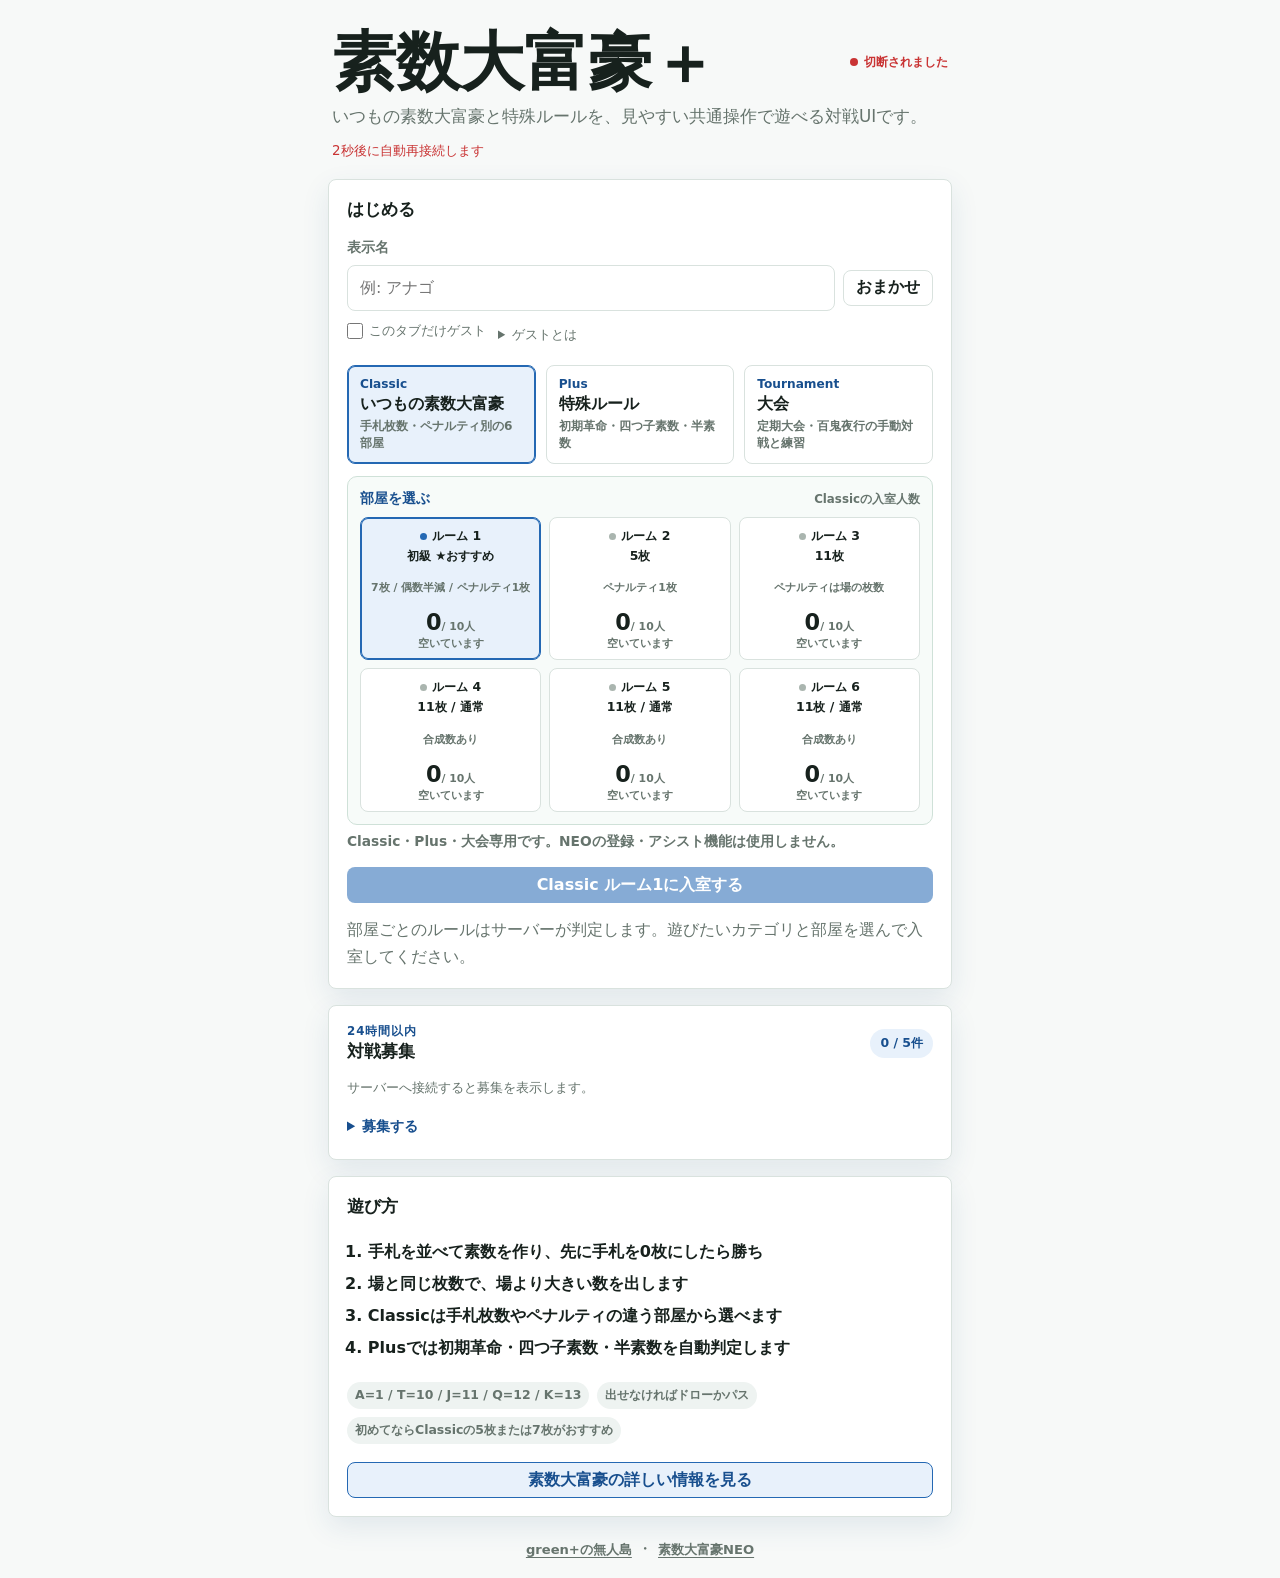
==== commit 59c05ad0: "v3.3.9 効果音追加" ====
--- a/index.html
+++ b/index.html
@@ -515,7 +515,7 @@
       </div>
     </dialog>
 
-    <script src="./product-config.js?v=hyakki-20261006-1"></script>
-    <script src="./client-common/app.js?v=shared-c55df7bfa82a"></script>
+    <script src="./product-config.js?v=classic-20261008"></script>
+    <script src="./client-common/app.js?v=turn-sounds-20261008"></script>
   </body>
 </html>
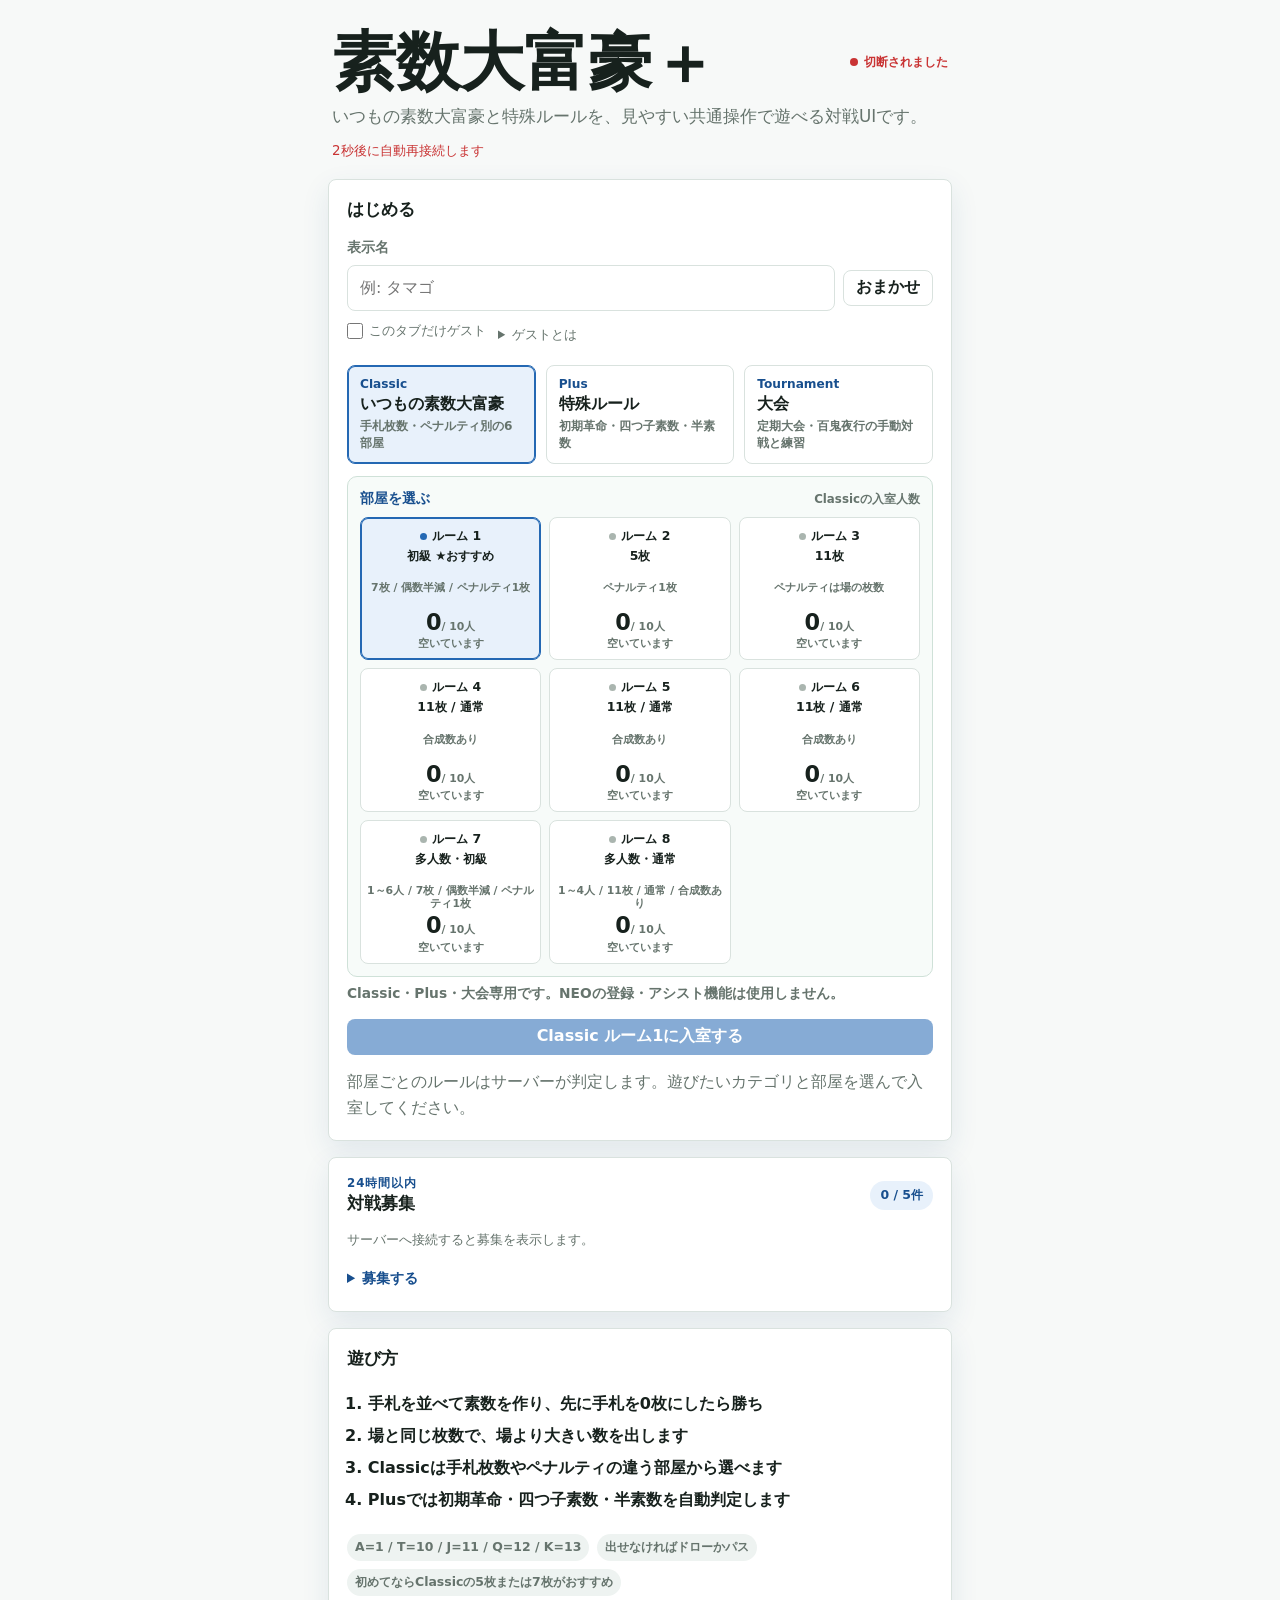
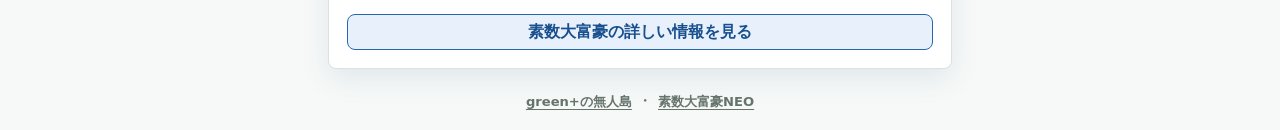
==== commit 8df6af37: "v3.4 多人数対戦追加" ====
--- a/index.html
+++ b/index.html
@@ -4,7 +4,7 @@
     <meta charset="UTF-8" />
     <meta name="viewport" content="width=device-width, initial-scale=1" />
     <title>素数大富豪＋</title>
-    <link rel="stylesheet" href="./client-common/styles.css?v=shared-c55df7bfa82a" />
+    <link rel="stylesheet" href="./client-common/styles.css?v=shared-33b22442a391" />
     <link rel="stylesheet" href="./theme.css?v=hyakki-20261006-1" />
   </head>
   <body>
@@ -516,6 +516,6 @@
     </dialog>
 
     <script src="./product-config.js?v=classic-20261008"></script>
-    <script src="./client-common/app.js?v=turn-sounds-20261008"></script>
+    <script src="./client-common/app.js?v=shared-33b22442a391"></script>
   </body>
 </html>
--- a/client-common/styles.css
+++ b/client-common/styles.css
@@ -1342,6 +1342,20 @@
   white-space: normal;
 }
 
+.status-list.multiplayer > div:nth-child(2) {
+  grid-column: 1 / -1;
+  order: 1;
+}
+
+.status-list.multiplayer > div:last-child {
+  grid-column: 2 / -1;
+}
+
+.status-list.multiplayer dd {
+  white-space: normal;
+  overflow-wrap: anywhere;
+}
+
 .register-panel {
   display: grid;
   gap: 8px;
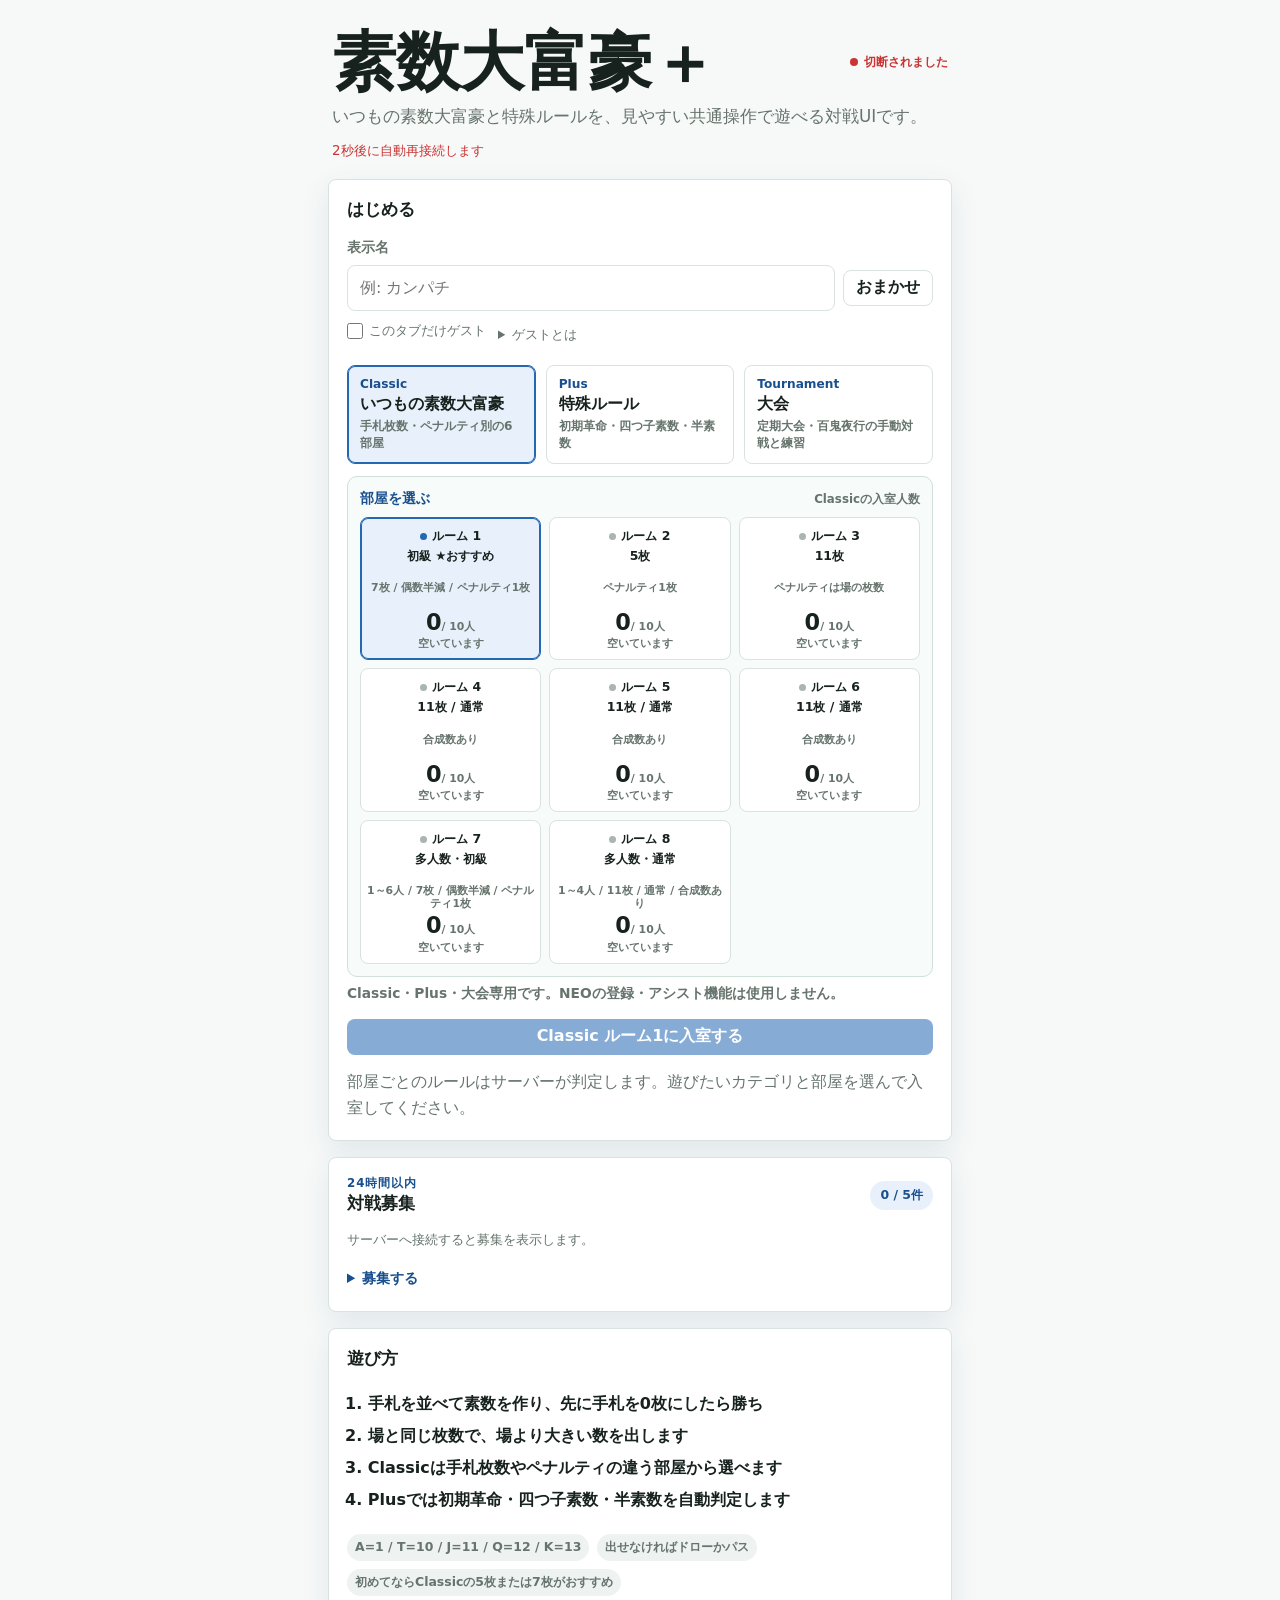
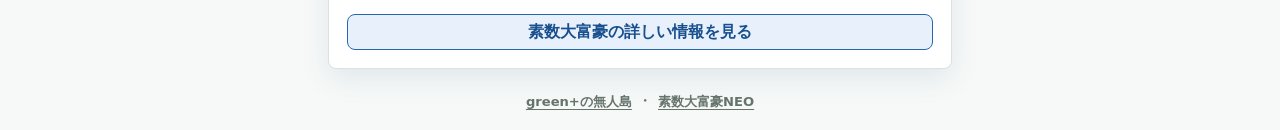
==== commit 00dad116: "v3.4.1 通信切断関連の改善" ====
--- a/index.html
+++ b/index.html
@@ -4,7 +4,7 @@
     <meta charset="UTF-8" />
     <meta name="viewport" content="width=device-width, initial-scale=1" />
     <title>素数大富豪＋</title>
-    <link rel="stylesheet" href="./client-common/styles.css?v=shared-33b22442a391" />
+    <link rel="stylesheet" href="./client-common/styles.css?v=shared-1fac227ca28f" />
     <link rel="stylesheet" href="./theme.css?v=hyakki-20261006-1" />
   </head>
   <body>
@@ -516,6 +516,6 @@
     </dialog>
 
     <script src="./product-config.js?v=classic-20261008"></script>
-    <script src="./client-common/app.js?v=shared-33b22442a391"></script>
+    <script src="./client-common/app.js?v=shared-1fac227ca28f"></script>
   </body>
 </html>
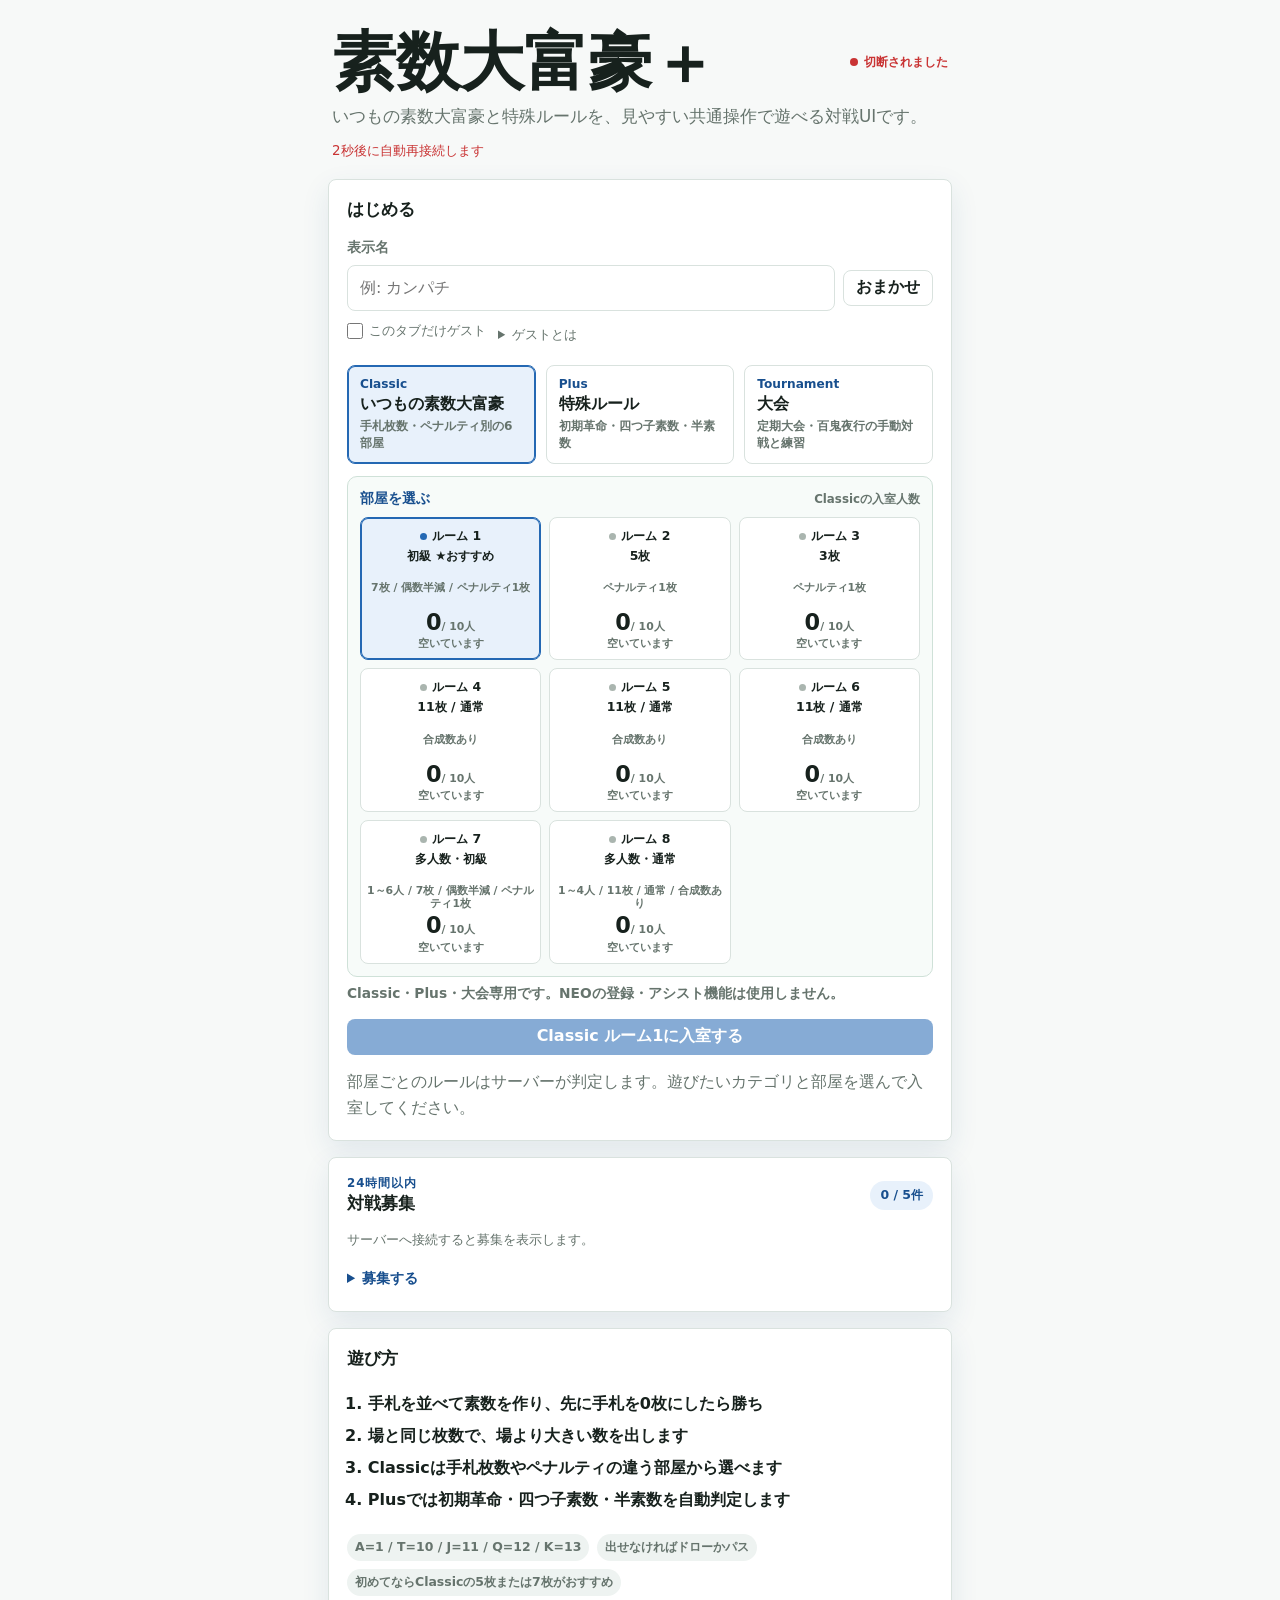
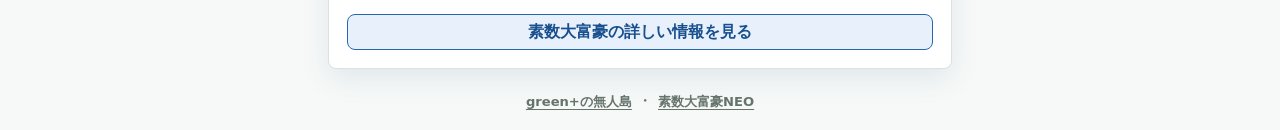
==== commit ea42a292: "v3.5.1 場の枚数表示追加、3枚ルール追加" ====
--- a/index.html
+++ b/index.html
@@ -4,7 +4,7 @@
     <meta charset="UTF-8" />
     <meta name="viewport" content="width=device-width, initial-scale=1" />
     <title>素数大富豪＋</title>
-    <link rel="stylesheet" href="./client-common/styles.css?v=shared-1fac227ca28f" />
+    <link rel="stylesheet" href="./client-common/styles.css?v=shared-e0bcf506cb89" />
     <link rel="stylesheet" href="./theme.css?v=hyakki-20261006-1" />
   </head>
   <body>
@@ -516,6 +516,6 @@
     </dialog>
 
     <script src="./product-config.js?v=classic-20261008"></script>
-    <script src="./client-common/app.js?v=shared-1fac227ca28f"></script>
+    <script src="./client-common/app.js?v=shared-e0bcf506cb89"></script>
   </body>
 </html>
--- a/client-common/styles.css
+++ b/client-common/styles.css
@@ -1473,6 +1473,13 @@
   overflow-wrap: anywhere;
 }
 
+.field-display-count {
+  display: inline-block;
+  font-size: 0.8em;
+  font-weight: 500;
+  white-space: nowrap;
+}
+
 .field-strip > .field-zone.revolution {
   border-color: #344740;
   background: #1c2924;
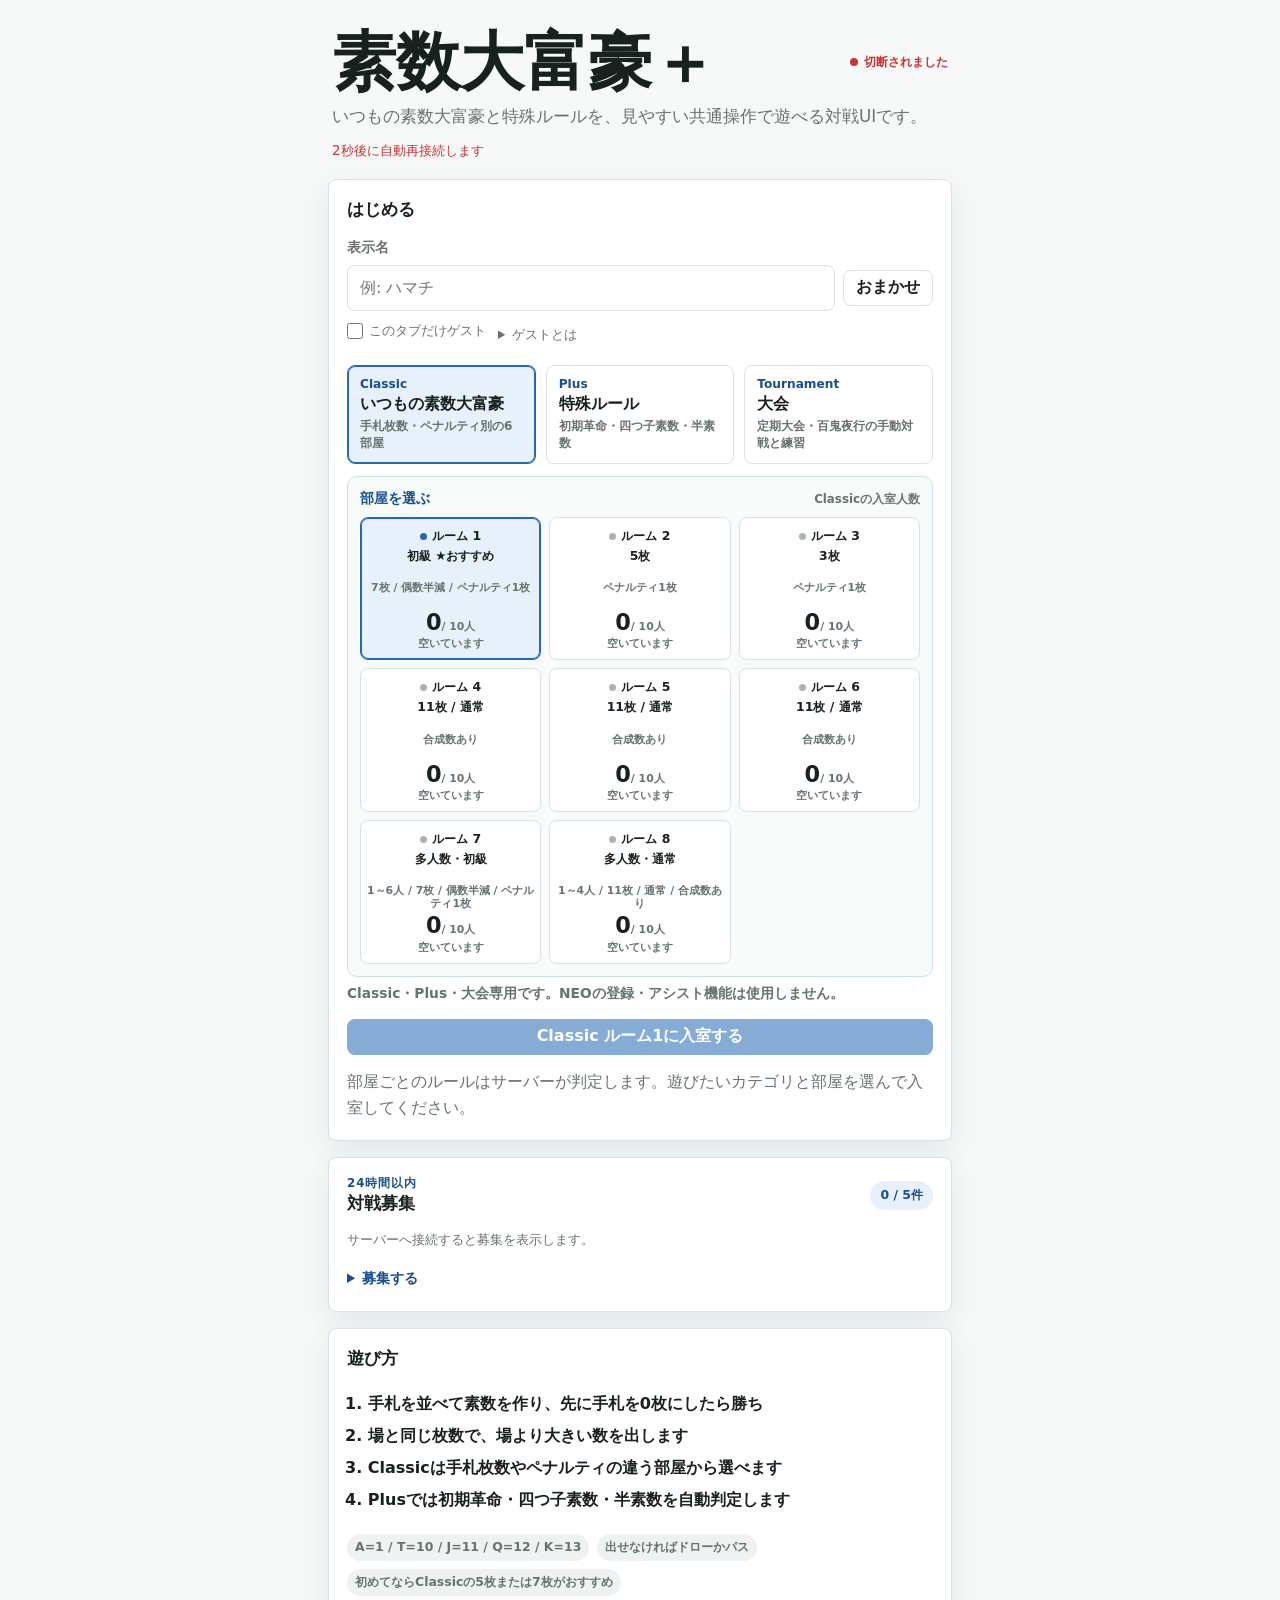
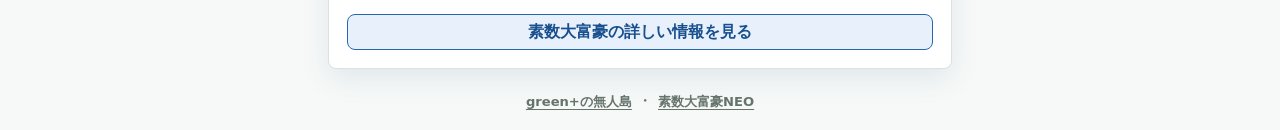
==== commit 72327b3a: "v3.5.2 大会管理システム調整" ====
--- a/index.html
+++ b/index.html
@@ -4,7 +4,7 @@
     <meta charset="UTF-8" />
     <meta name="viewport" content="width=device-width, initial-scale=1" />
     <title>素数大富豪＋</title>
-    <link rel="stylesheet" href="./client-common/styles.css?v=shared-e0bcf506cb89" />
+    <link rel="stylesheet" href="./client-common/styles.css?v=shared-35f69a271176" />
     <link rel="stylesheet" href="./theme.css?v=hyakki-20261006-1" />
   </head>
   <body>
@@ -516,6 +516,6 @@
     </dialog>
 
     <script src="./product-config.js?v=classic-20261008"></script>
-    <script src="./client-common/app.js?v=shared-e0bcf506cb89"></script>
+    <script src="./client-common/app.js?v=shared-35f69a271176"></script>
   </body>
 </html>
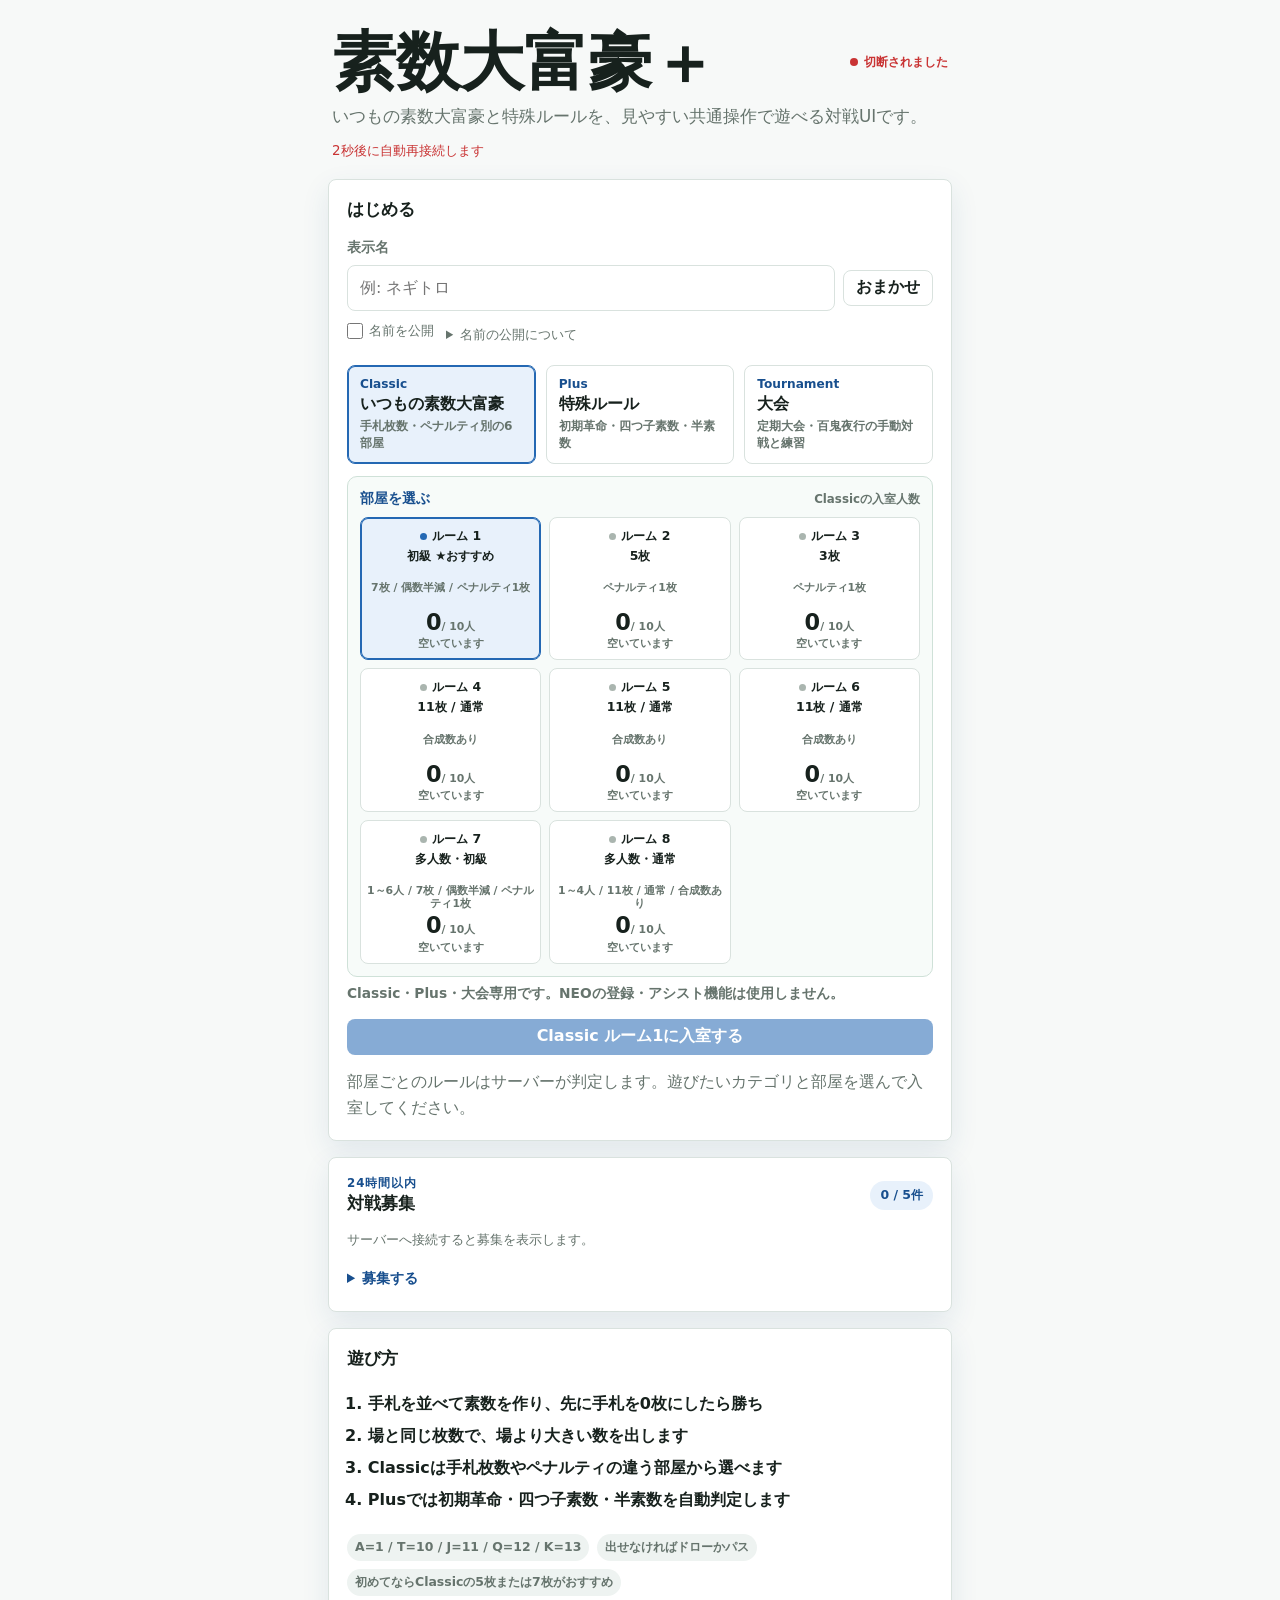
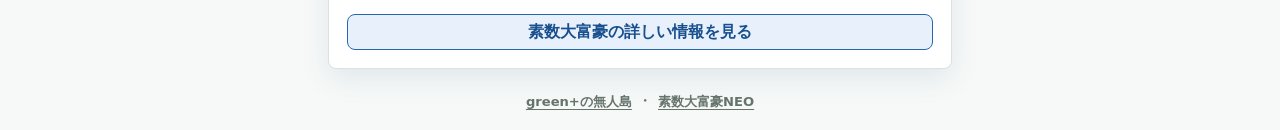
==== commit c131a24d: "v3.5.3 名前配信関連" ====
--- a/index.html
+++ b/index.html
@@ -4,7 +4,7 @@
     <meta charset="UTF-8" />
     <meta name="viewport" content="width=device-width, initial-scale=1" />
     <title>素数大富豪＋</title>
-    <link rel="stylesheet" href="./client-common/styles.css?v=shared-35f69a271176" />
+    <link rel="stylesheet" href="./client-common/styles.css?v=shared-7a205177d4d1" />
     <link rel="stylesheet" href="./theme.css?v=hyakki-20261006-1" />
   </head>
   <body>
@@ -32,13 +32,13 @@
             <button id="randomNameBtn" class="ghost-button" type="button">おまかせ</button>
           </div>
           <div class="identity-options">
-            <label class="guest-mode-option" for="guestModeToggle">
-              <input id="guestModeToggle" type="checkbox" />
-              <span>このタブだけゲスト</span>
+            <label class="publish-name-option" for="publishNameToggle">
+              <input id="publishNameToggle" type="checkbox" />
+              <span>名前を公開</span>
             </label>
             <details class="identity-help secondary-details">
-              <summary>ゲストとは</summary>
-              <p id="identityModeNote" class="microcopy">保存済みの名前と大会参加情報を使います。</p>
+              <summary>名前の公開について</summary>
+              <p id="identityModeNote" class="microcopy">オフの場合、Discordの入室通知は「誰か」になります。募集投稿・大会参加にはオンが必要です。</p>
             </details>
           </div>
           <div class="room-group-choice" role="group" aria-label="ルールカテゴリ選択">
@@ -516,6 +516,6 @@
     </dialog>
 
     <script src="./product-config.js?v=classic-20261008"></script>
-    <script src="./client-common/app.js?v=shared-35f69a271176"></script>
+    <script src="./client-common/app.js?v=shared-7a205177d4d1"></script>
   </body>
 </html>
--- a/client-common/styles.css
+++ b/client-common/styles.css
@@ -260,7 +260,7 @@
   padding: 0 12px;
 }
 
-.guest-mode-option {
+.publish-name-option {
   display: inline-flex;
   align-items: center;
   gap: 6px;
@@ -270,7 +270,7 @@
   cursor: pointer;
 }
 
-.guest-mode-option input {
+.publish-name-option input {
   width: 16px;
   height: 16px;
   margin: 0;
@@ -304,7 +304,7 @@
   margin-top: 8px;
 }
 
-.guest-mode-option:has(input:disabled) {
+.publish-name-option:has(input:disabled) {
   cursor: not-allowed;
   opacity: 0.65;
 }
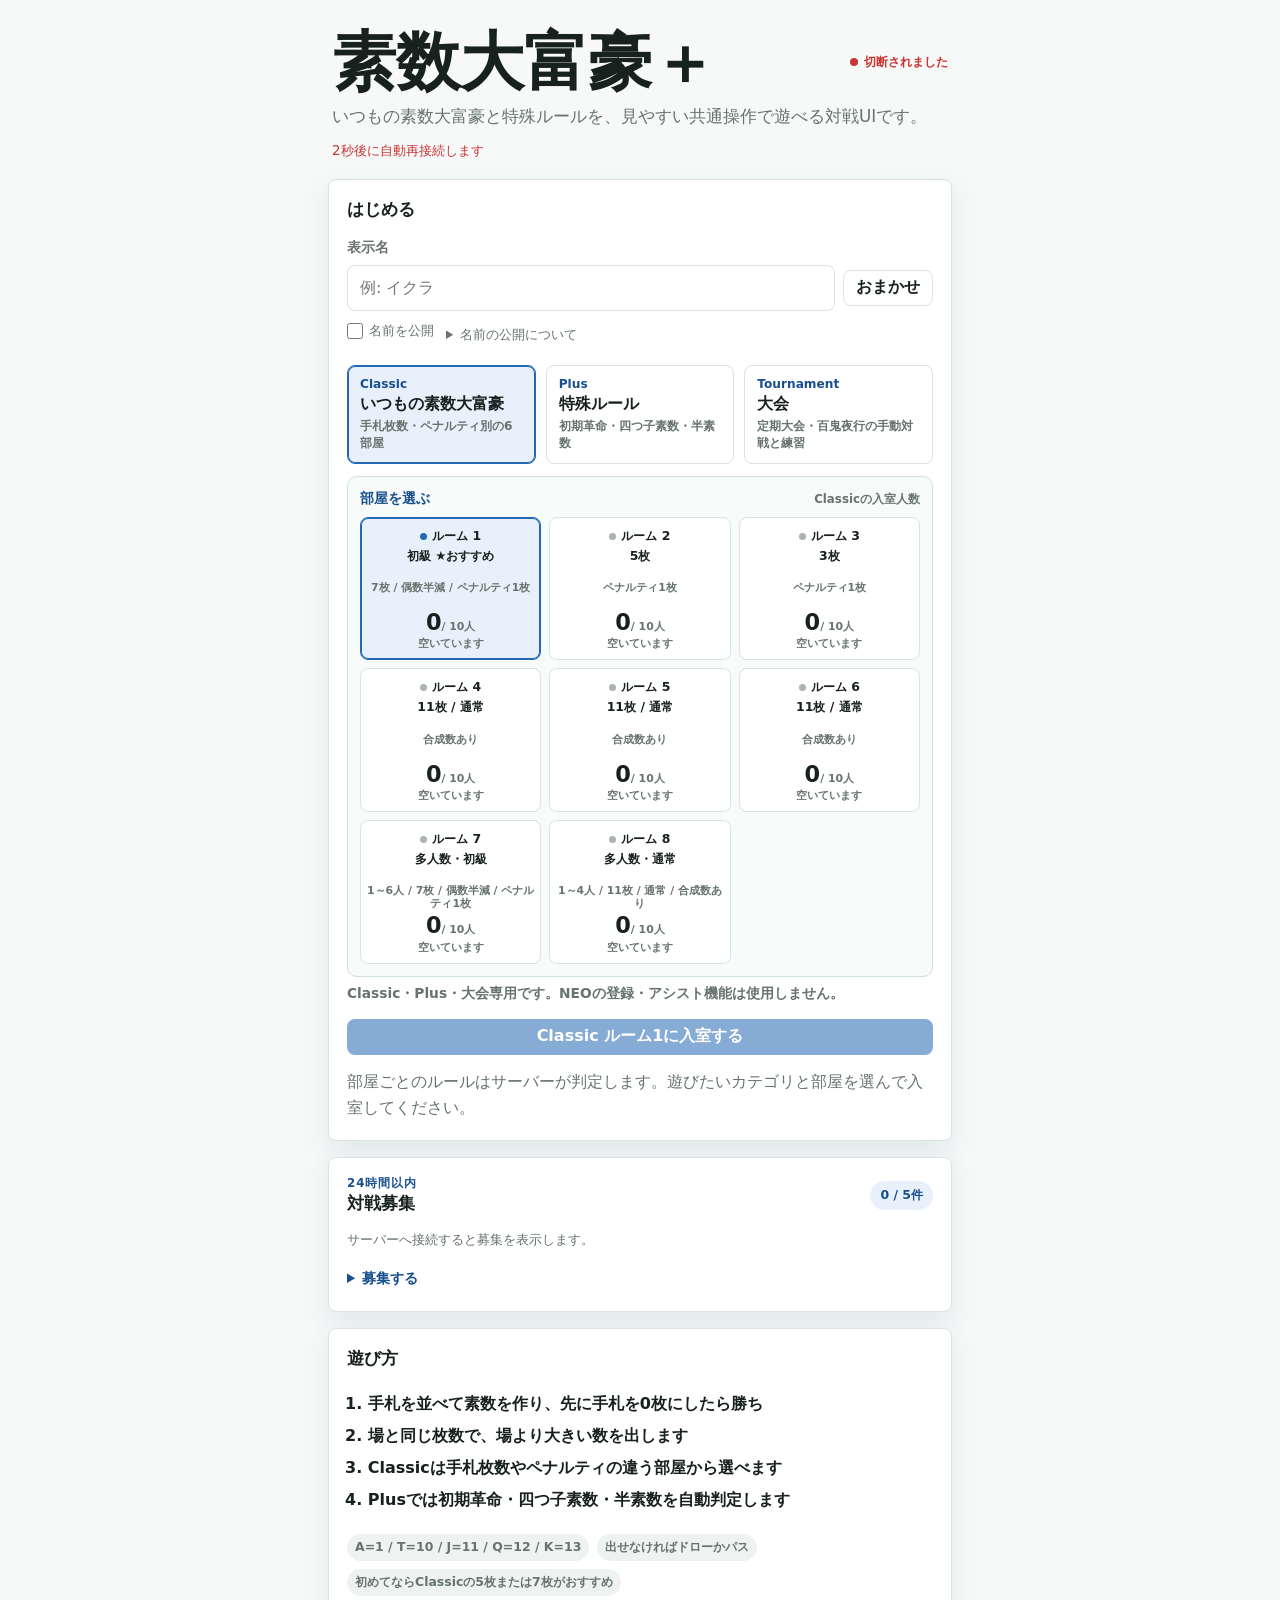
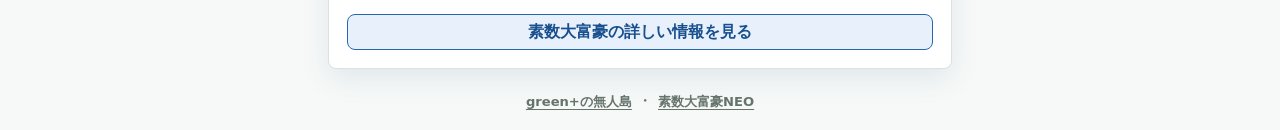
==== commit eb3bf940: "v3.6.1 マスターCPU-ε追加" ====
--- a/index.html
+++ b/index.html
@@ -516,6 +516,6 @@
     </dialog>
 
     <script src="./product-config.js?v=classic-20261008"></script>
-    <script src="./client-common/app.js?v=shared-7a205177d4d1"></script>
+    <script src="./client-common/app.js?v=shared-deeb5bd4c223"></script>
   </body>
 </html>
